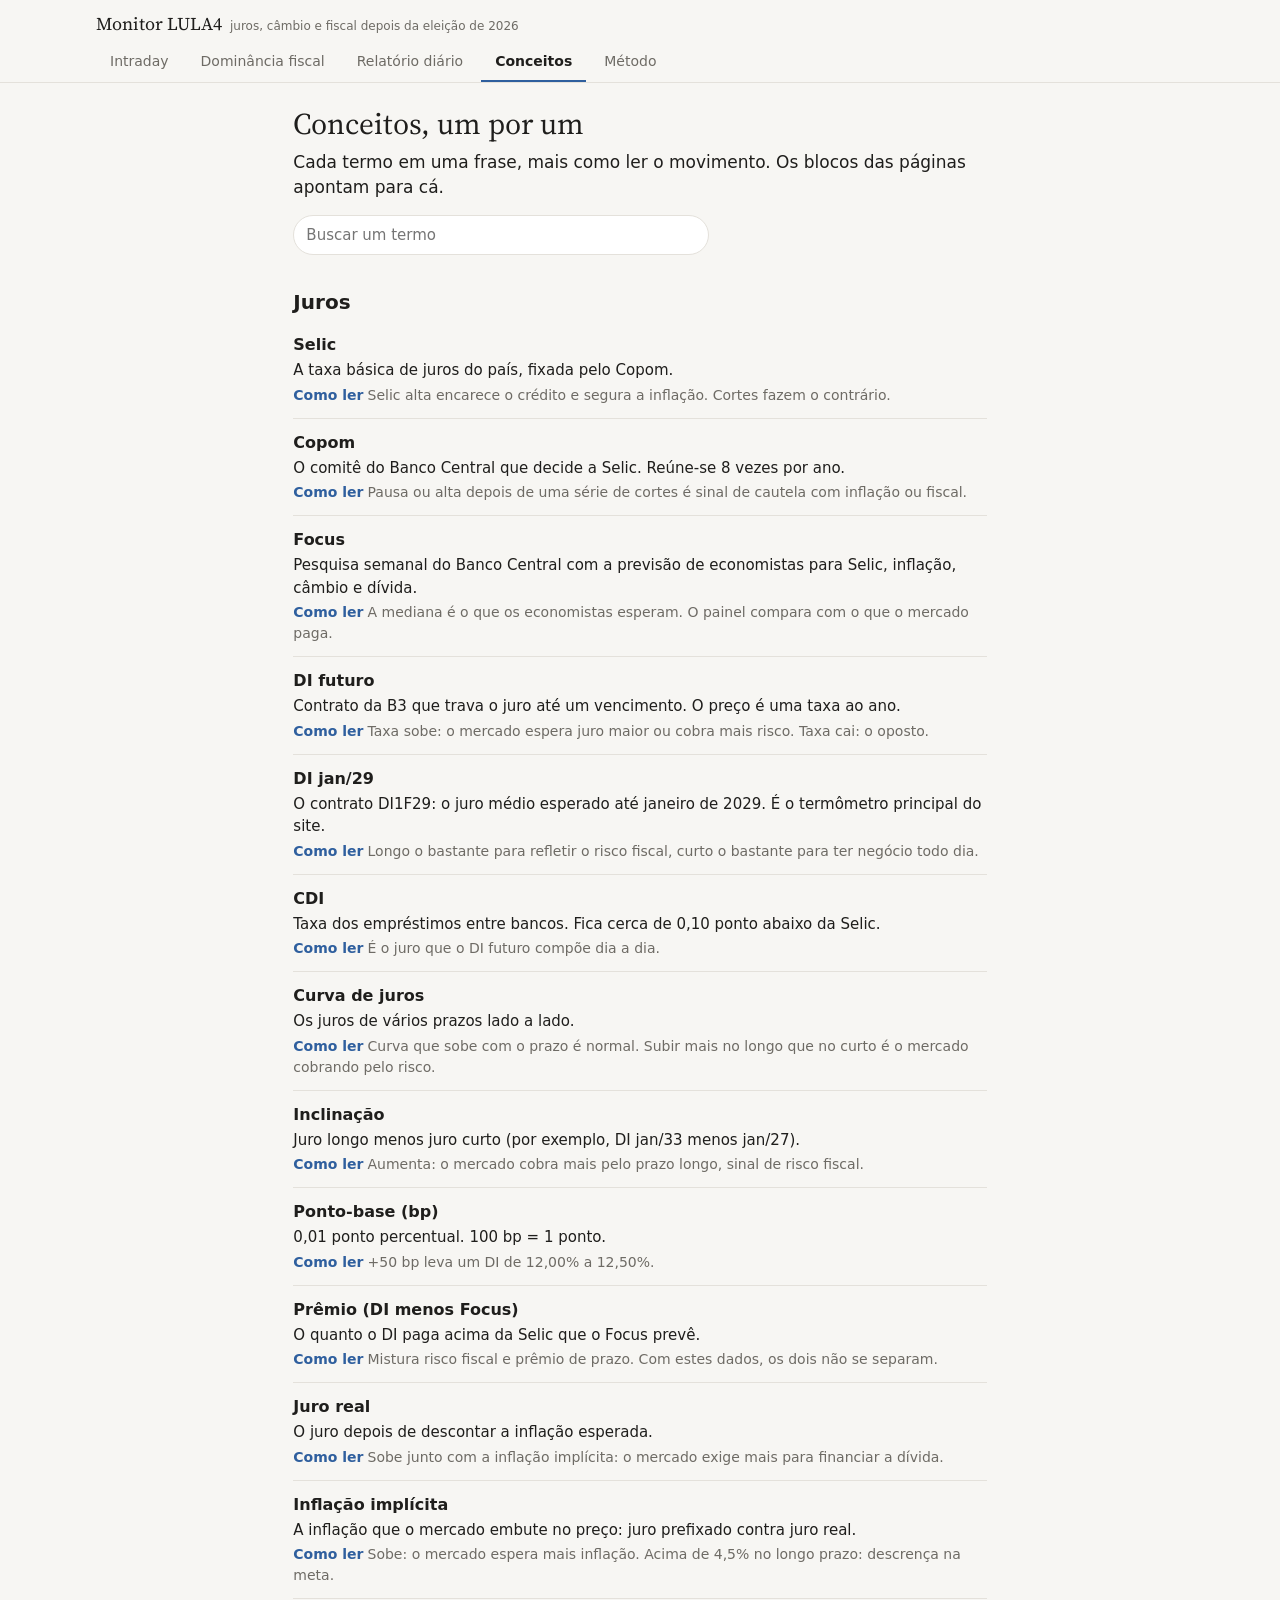
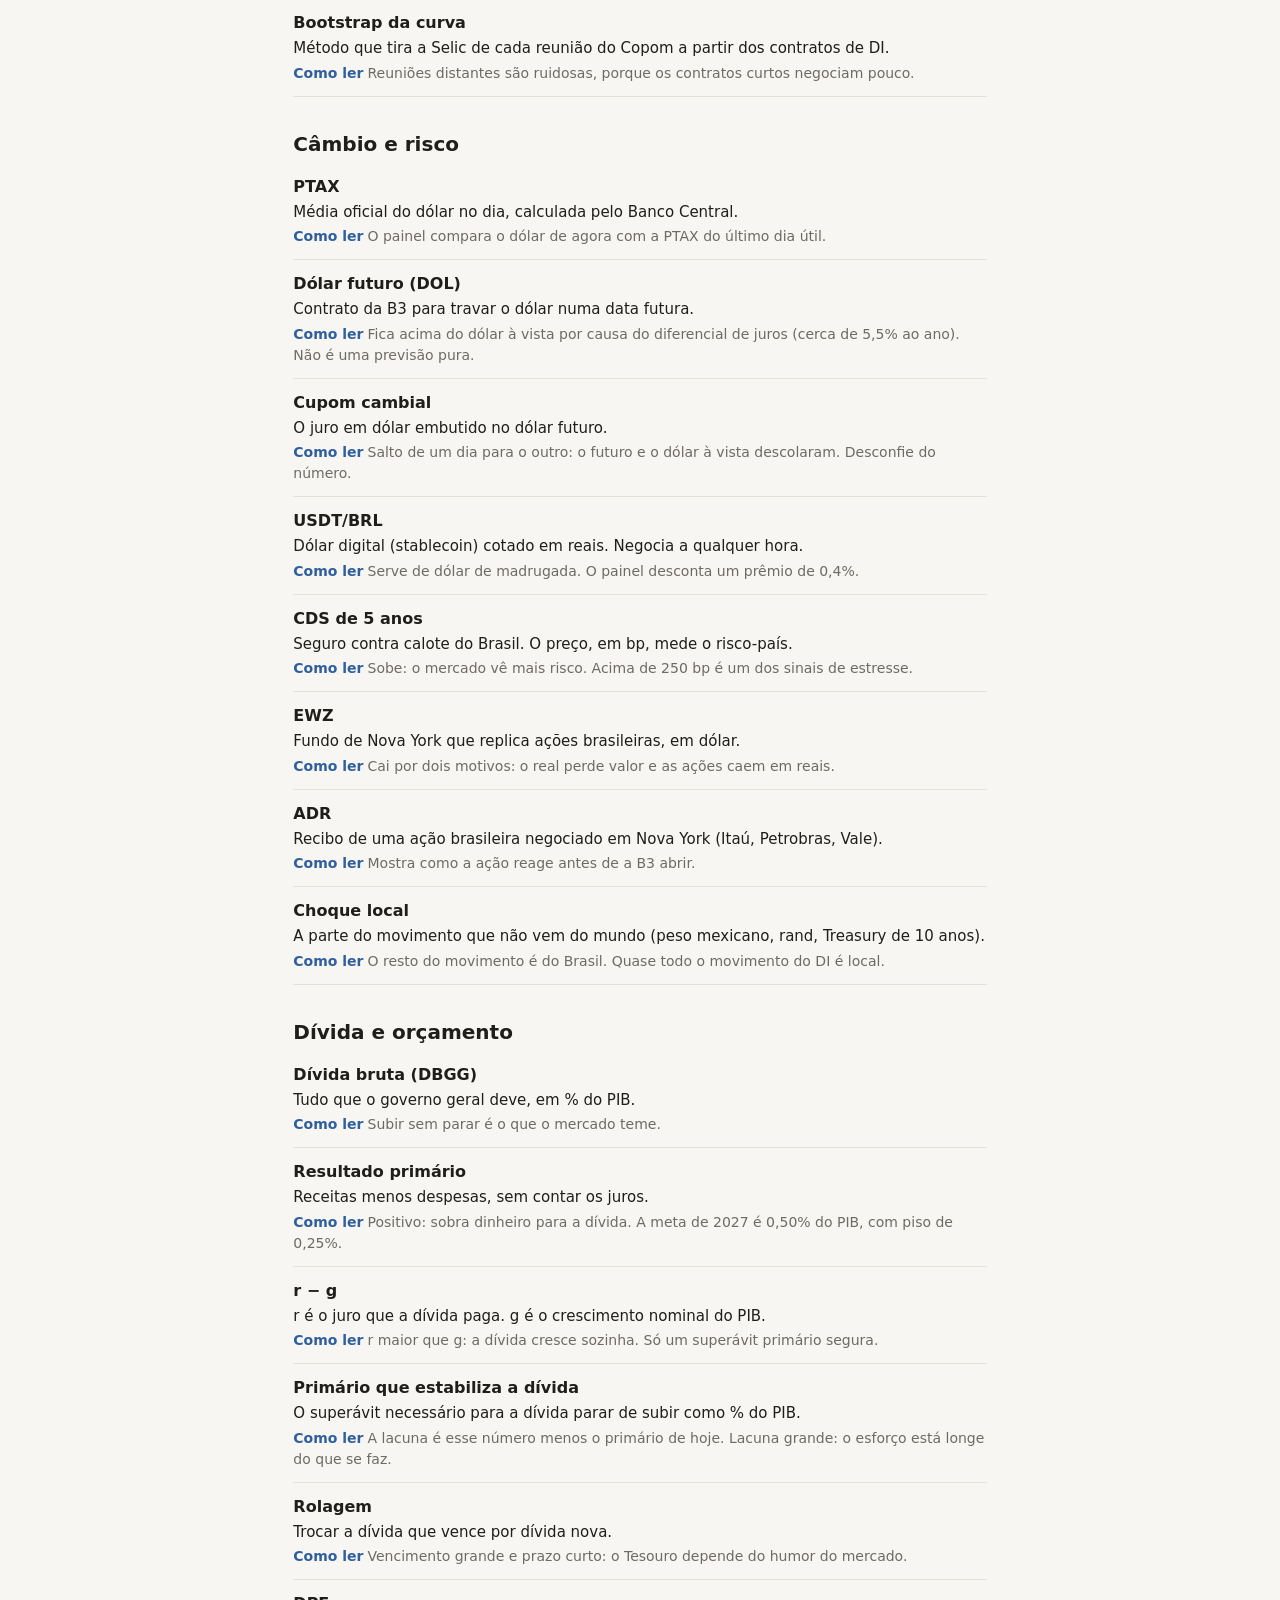
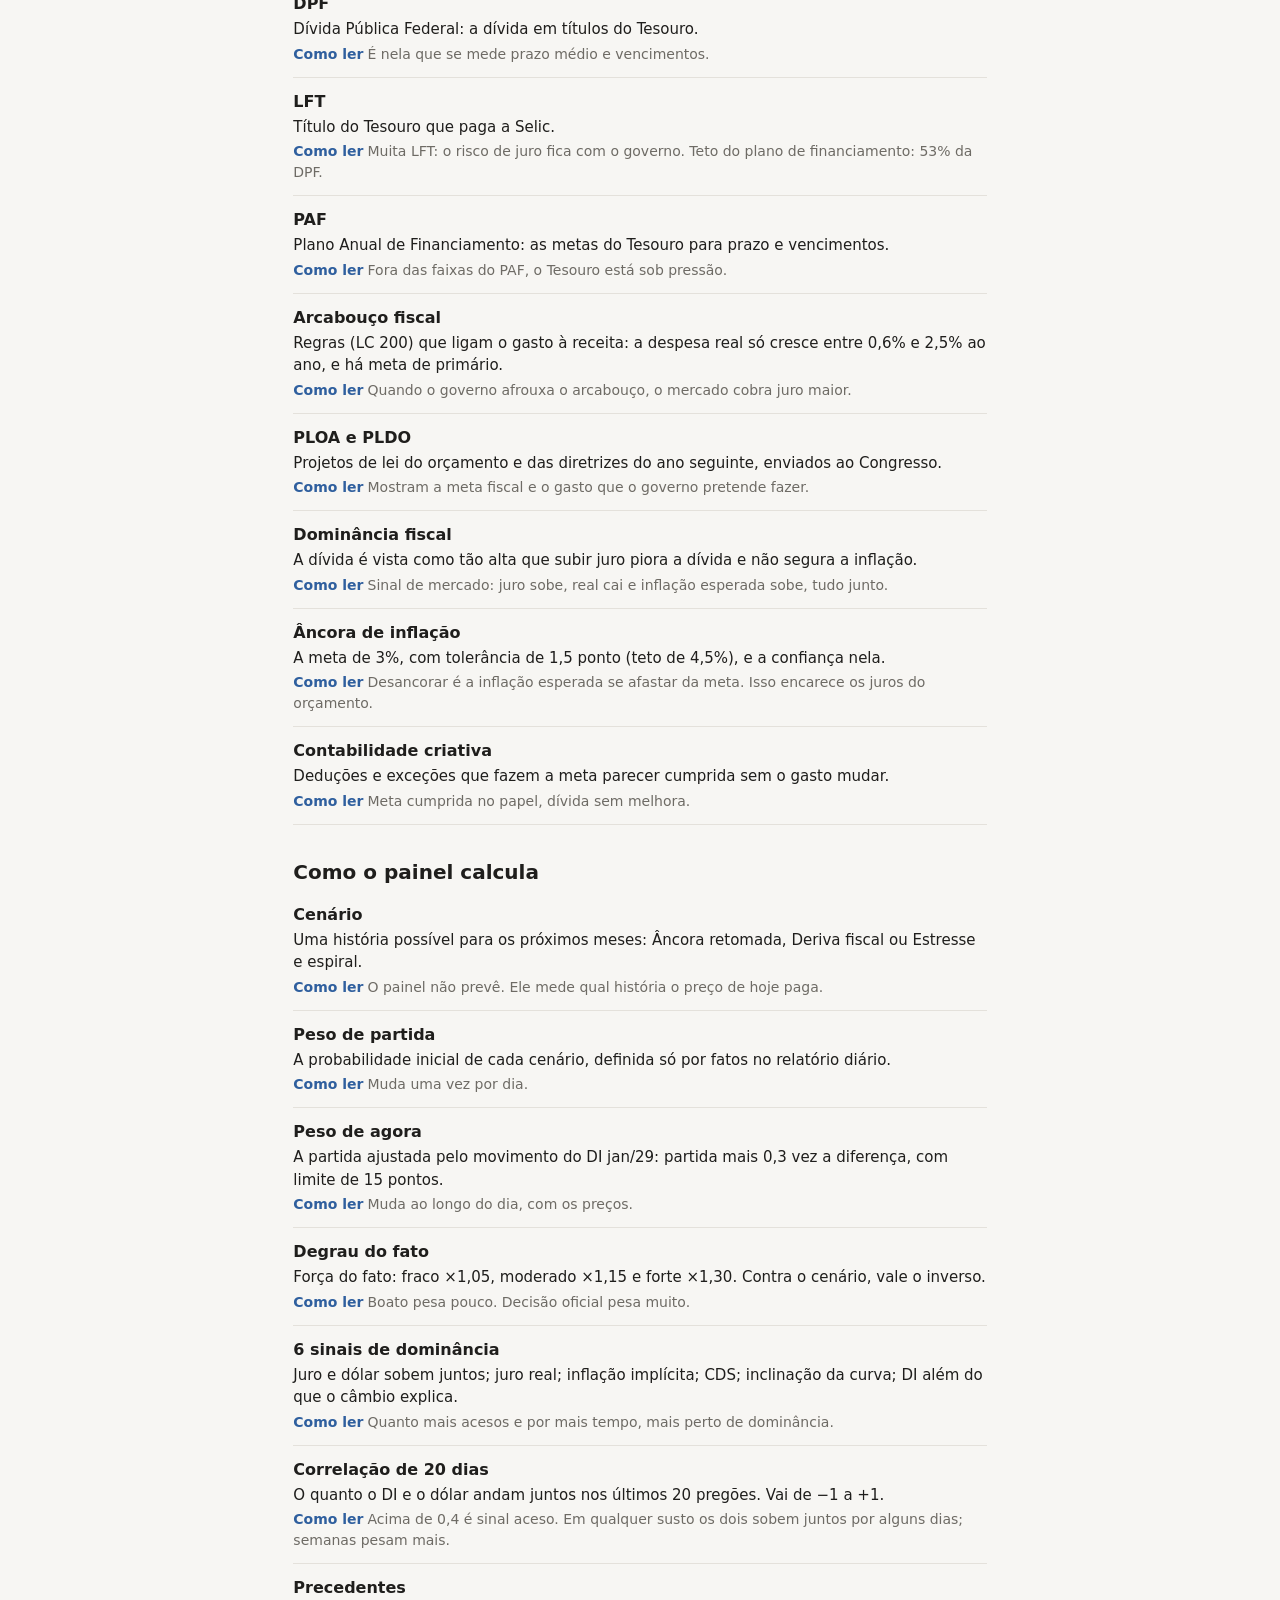
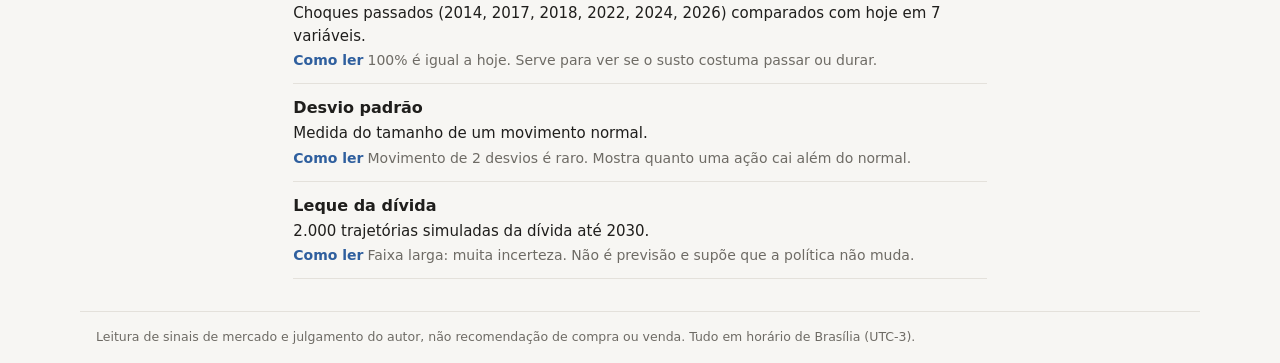
==== conceitos.html @ 4d2556d9 "Explain each section in short parts and add a Conceitos tab Co-Authored-By: Claude Sonnet 5.5 <norep" ====
<!doctype html><html lang="pt-BR"><head><meta charset="utf-8"><meta name="viewport" content="width=device-width,initial-scale=1">
<title>Conceitos · Monitor LULA4</title><meta name="robots" content="index,follow">
<link rel="preconnect" href="https://fonts.googleapis.com"><link rel="stylesheet" href="assets/style.css">
<link rel="stylesheet" href="https://fonts.googleapis.com/css2?family=Source+Serif+4:opsz,wght@8..60,400&display=swap">
<link rel="stylesheet" href="assets/leia.css"><script src="assets/leia.js" defer></script></head><body>
<header class="site-head"><div class="in"><p class="site-title">Monitor LULA4<small>juros, câmbio e fiscal depois da eleição de 2026</small></p><nav class="tabs" aria-label="Páginas"><a href="index.html">Intraday</a><a href="dominancia.html">Dominância fiscal</a><a href="relatorio.html">Relatório diário</a><a href="conceitos.html" aria-current="page">Conceitos</a><a href="metodo.html">Método</a></nav></div></header>
<main class="gloss">
<h1>Conceitos, um por um</h1>
<p class="lead">Cada termo em uma frase, mais como ler o movimento. Os blocos das páginas apontam para cá.</p>
<input type="search" id="gloss-q" placeholder="Buscar um termo" aria-label="Buscar um termo">
<div id="gloss-list"></div>
</main>
<footer class="site-foot">Leitura de sinais de mercado e julgamento do autor, não recomendação de compra ou venda. Tudo em horário de Brasília (UTC-3).</footer></body></html>
---- assets/style.css ----
/* Site chrome and the design tokens the dashboard pages expect. */
:root {
  --color-bg: #f7f6f3; --color-panel: #ffffff; --color-fg: #1f1e1c; --color-fg-muted: #6e6b65;
  --color-border: #e4e1db; --color-border-line: #e4e1db;
  --color-ok: #0f7b4f; --color-warn: #a15c00; --color-bad: #b3261e; --color-accent: #2f5f9e;
  --cds-accent: #2f5f9e; --cds-border: #e4e1db; --cds-surface: #ffffff; --cds-text-secondary: #4a4844; --cds-text-on-color: #ffffff;
  --cds-chart-axis: #6e6b65; --cds-chart-grid: #eeece7; --cds-chart-muted: #c9c5bd; --cds-chart-reference: #8a8780; --cds-chart-status-critical: #b3261e;
  --cds-surface-popover: #ffffff; --cds-shadow-popover: 0 2px 8px rgba(0,0,0,.14);
  --cds-radius: 10px; --cds-dur-slow: .25s;
  --cds-font-size-body: 15px; --cds-font-size-caption: 12.5px; --cds-font-size-heading: 20px; --cds-font-size-title: 30px; --cds-font-weight-medium: 600;
  --cds-gap-xs: 4px; --cds-gap-sm: 8px; --cds-gap-md: 12px; --cds-gap-xl: 28px;
  --cds-pad-xs: 4px; --cds-pad-sm: 8px; --cds-pad-lg: 16px;
  --cds-space-3: 12px;
  --font-anthropic-sans: system-ui, -apple-system, "Segoe UI", Roboto, sans-serif;
  --font-anthropic-serif: "Source Serif 4", Georgia, "Times New Roman", serif;
}
@media (prefers-color-scheme: dark) {
  :root {
    --color-bg: #1a1917; --color-panel: #23221f; --color-fg: #edebe7; --color-fg-muted: #9a968f;
    --color-border: #35332f; --color-border-line: #35332f;
    --color-ok: #4cc38a; --color-warn: #f0b45c; --color-bad: #f2847a; --color-accent: #7fb0ee;
    --cds-accent: #7fb0ee; --cds-border: #35332f; --cds-surface: #23221f; --cds-text-secondary: #c2bfb8;
    --cds-chart-axis: #9a968f; --cds-chart-grid: #2c2a27; --cds-chart-muted: #4a4742; --cds-chart-reference: #9a968f; --cds-chart-status-critical: #f2847a;
    --cds-surface-popover: #23221f;
    color-scheme: dark;
  }
}
* { box-sizing: border-box; }
html, body { margin: 0; }
body { background: var(--color-bg); color: var(--color-fg); font-family: var(--font-anthropic-sans); font-size: 15px; line-height: 1.5; -webkit-text-size-adjust: 100%; }
a { color: var(--color-accent); }
.site-head { position: sticky; top: 0; z-index: 20; background: var(--color-bg); border-bottom: 1px solid var(--color-border); }
.site-head .in { max-width: 1120px; margin: 0 auto; padding: 10px 16px 0; }
.site-title { font-family: var(--font-anthropic-serif); font-size: 18px; margin: 0 0 6px; }
.site-title small { font-family: var(--font-anthropic-sans); font-size: 12px; color: var(--color-fg-muted); margin-left: 8px; }
.tabs { display: flex; gap: 4px; overflow-x: auto; scrollbar-width: none; }
.tabs a { white-space: nowrap; text-decoration: none; color: var(--color-fg-muted); padding: 8px 14px; border-bottom: 2px solid transparent; font-size: 14px; }
.tabs a:hover { color: var(--color-fg); }
.tabs a[aria-current="page"] { color: var(--color-fg); border-bottom-color: var(--color-accent); font-weight: 600; }
.site-foot { max-width: 1120px; margin: 24px auto 0; padding: 16px; border-top: 1px solid var(--color-border); font-size: 12.5px; color: var(--color-fg-muted); }
#dash-root { max-width: 1120px; margin: 0 auto; padding: 24px 16px 8px; }
.dash-skeleton { opacity: .5; }
@media (max-width: 560px) { #dash-root { padding-top: 16px; } }
---- assets/leia.css ----
/* Reading aids: a short explainer under each section heading, plus the Conceitos page. */
.leia { border-left: 3px solid var(--color-accent); padding: 4px 0 4px 14px; margin: 2px 0 6px; display: grid; grid-template-columns: repeat(auto-fit, minmax(min(100%, 15rem), 1fr)); gap: 10px 28px; font-size: 14px; line-height: 1.45; max-width: 1040px; }
.leia > div { min-width: 0; }
.leia b { display: block; font-size: 12.5px; font-weight: 600; color: var(--color-accent); margin-bottom: 1px; }
.leia p { margin: 0; color: var(--color-fg); }
.leia .mv { grid-column: 1 / -1; display: flex; flex-wrap: wrap; gap: 4px 24px; color: var(--color-fg-muted); font-size: 13.5px; }
.leia .mv span { min-width: 0; }
.leia .mv i { font-style: normal; color: var(--color-fg); font-weight: 600; margin-right: 4px; }
.leia .gl { grid-column: 1 / -1; font-size: 12.5px; color: var(--color-fg-muted); }
.leia .gl a { margin-left: 8px; }
.leia-toggle { font: inherit; font-size: 12.5px; padding: 3px 10px; border-radius: 999px; border: 1px solid var(--color-border); background: transparent; color: var(--color-fg-muted); cursor: pointer; margin: 0 0 6px auto; display: block; }
.leia-toggle:hover { color: var(--color-fg); }
.leia-toggle:focus-visible, .gloss a:focus-visible { outline: 2px solid var(--color-accent); outline-offset: 2px; }
.site-head .in { position: relative; }
.site-head .leia-toggle { position: absolute; right: 16px; top: 10px; margin: 0; }
html[data-leia="off"] .leia { display: none; }
@media (max-width: 700px) { .site-head .leia-toggle { position: static; margin: 0 0 6px; } }

/* Conceitos page */
.gloss { max-width: 76ch; margin: 0 auto; padding: 24px 16px 8px; }
.gloss h1 { font-family: var(--font-anthropic-serif); font-weight: 400; font-size: 30px; line-height: 1.15; margin: 0 0 8px; text-wrap: balance; }
.gloss .lead { font-size: 17px; margin: 0 0 14px; }
.gloss h2 { font-size: 20px; margin: 32px 0 4px; scroll-margin-top: 90px; }
.gloss input[type=search] { font: inherit; width: 100%; max-width: 26rem; padding: 8px 12px; border-radius: 999px; border: 1px solid var(--color-border); background: var(--color-panel); color: var(--color-fg); }
.gloss dl { margin: 0; }
.gloss .it { padding: 12px 0; border-bottom: 1px solid var(--color-border); scroll-margin-top: 90px; }
.gloss .it:target { background: var(--cds-chart-grid); margin: 0 -10px; padding: 12px 10px; border-radius: 8px; }
.gloss dt { font-weight: 600; font-size: 16px; }
.gloss dd { margin: 2px 0 0; color: var(--color-fg); }
.gloss dd.r { color: var(--color-fg-muted); font-size: 14px; margin-top: 3px; }
.gloss dd.r i { font-style: normal; font-weight: 600; color: var(--color-accent); margin-right: 4px; }
.gloss .none { color: var(--color-fg-muted); }
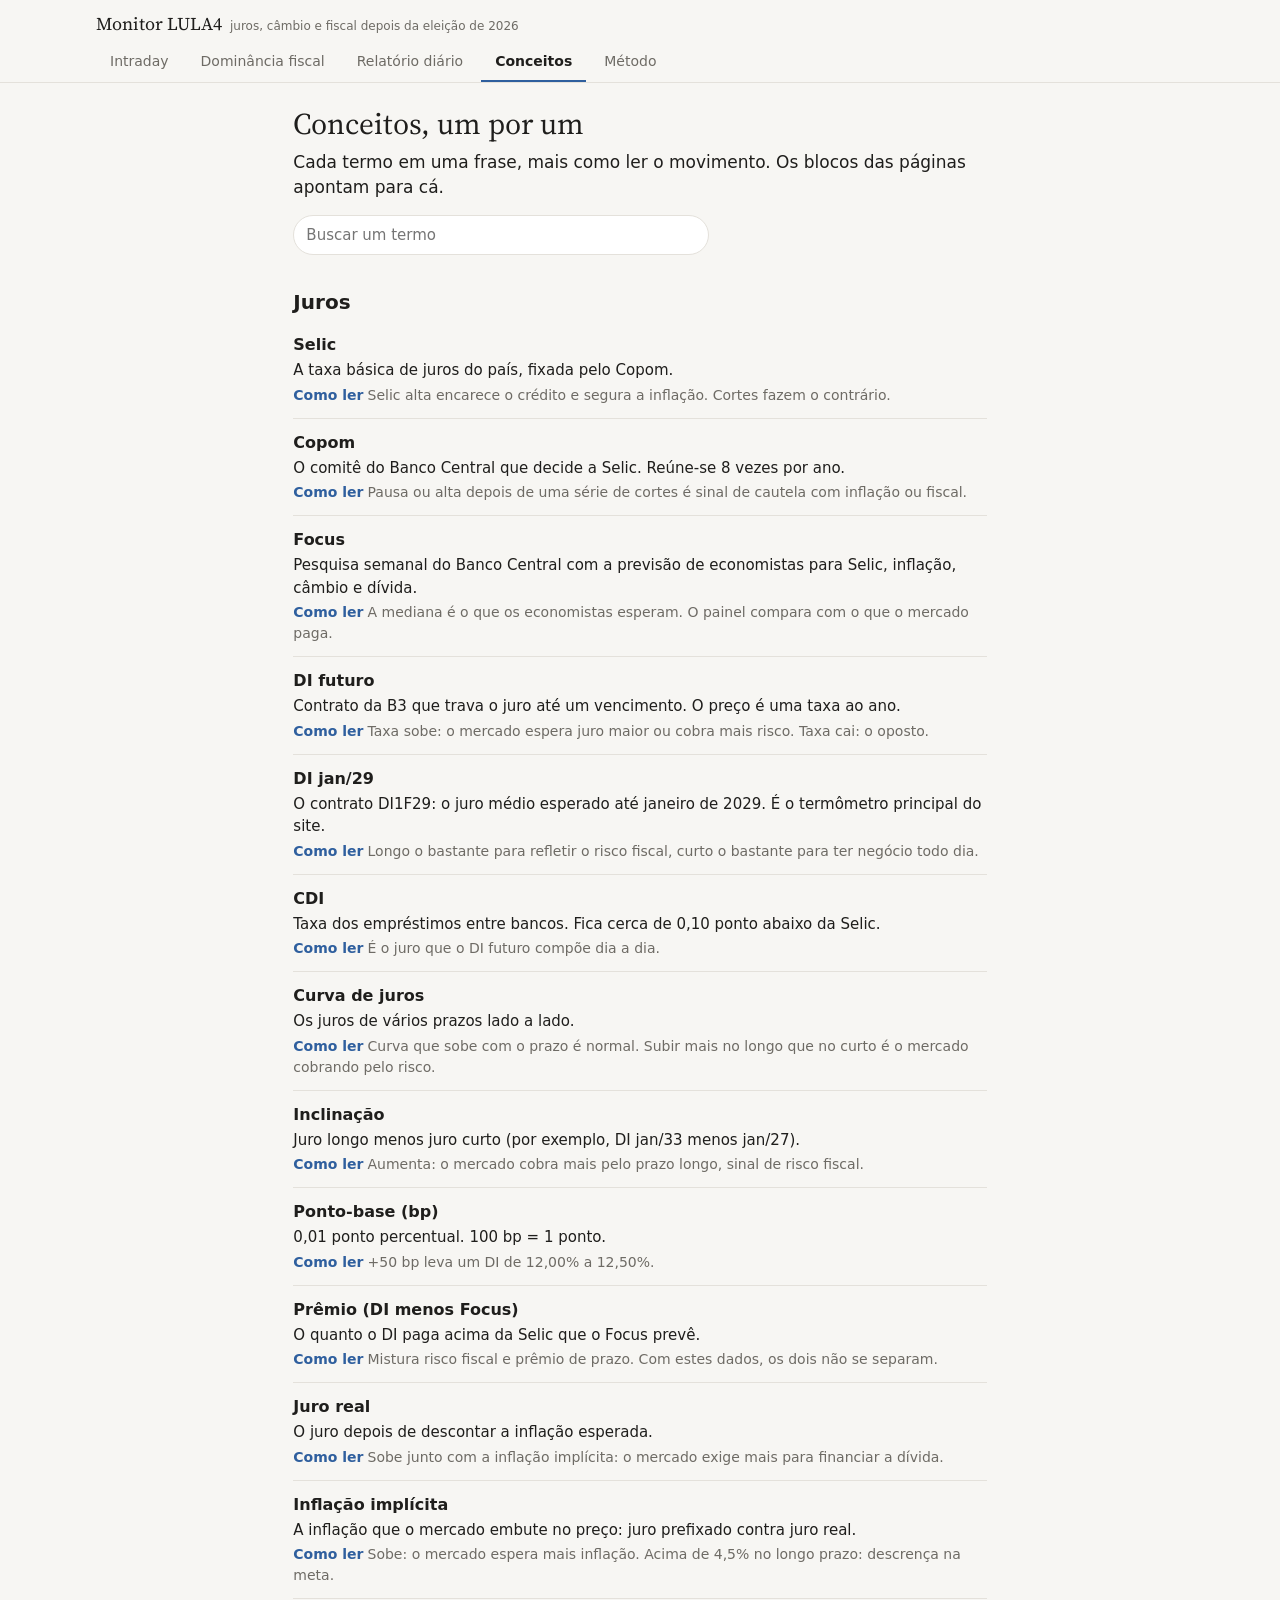
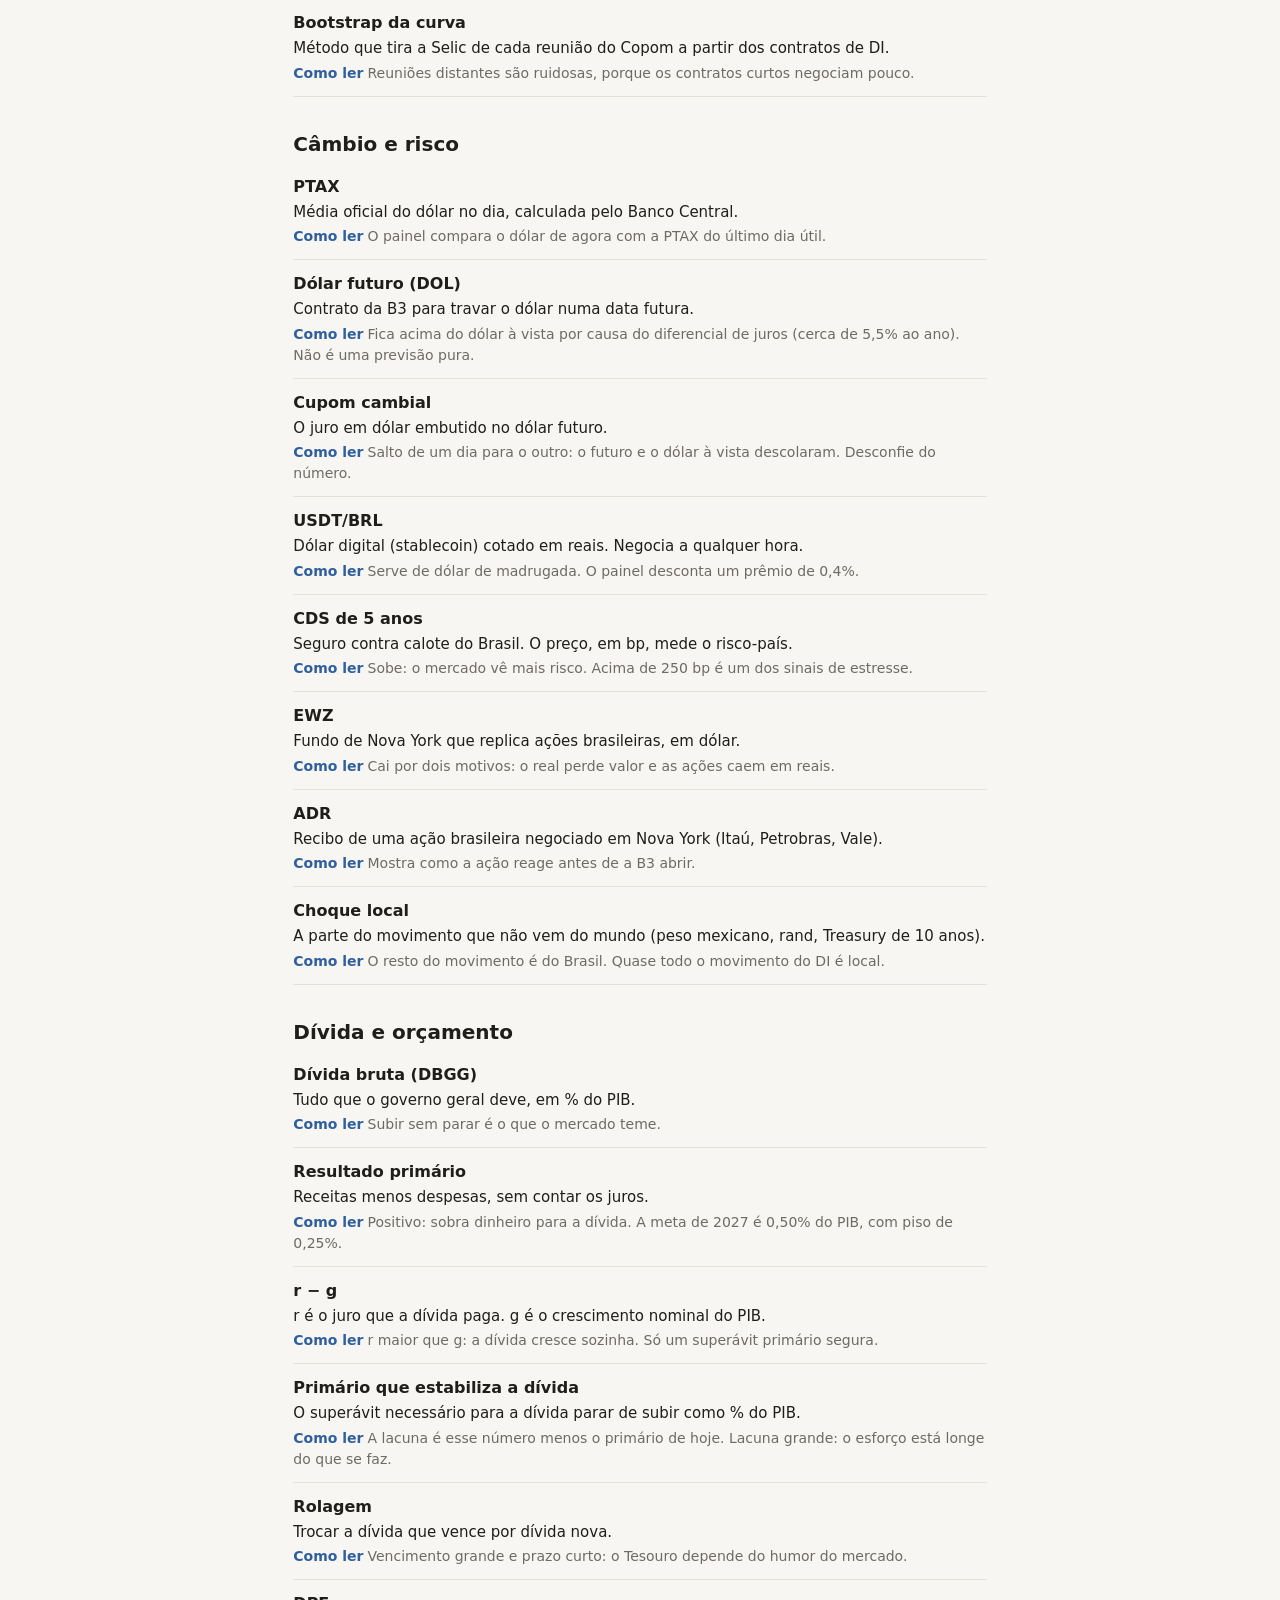
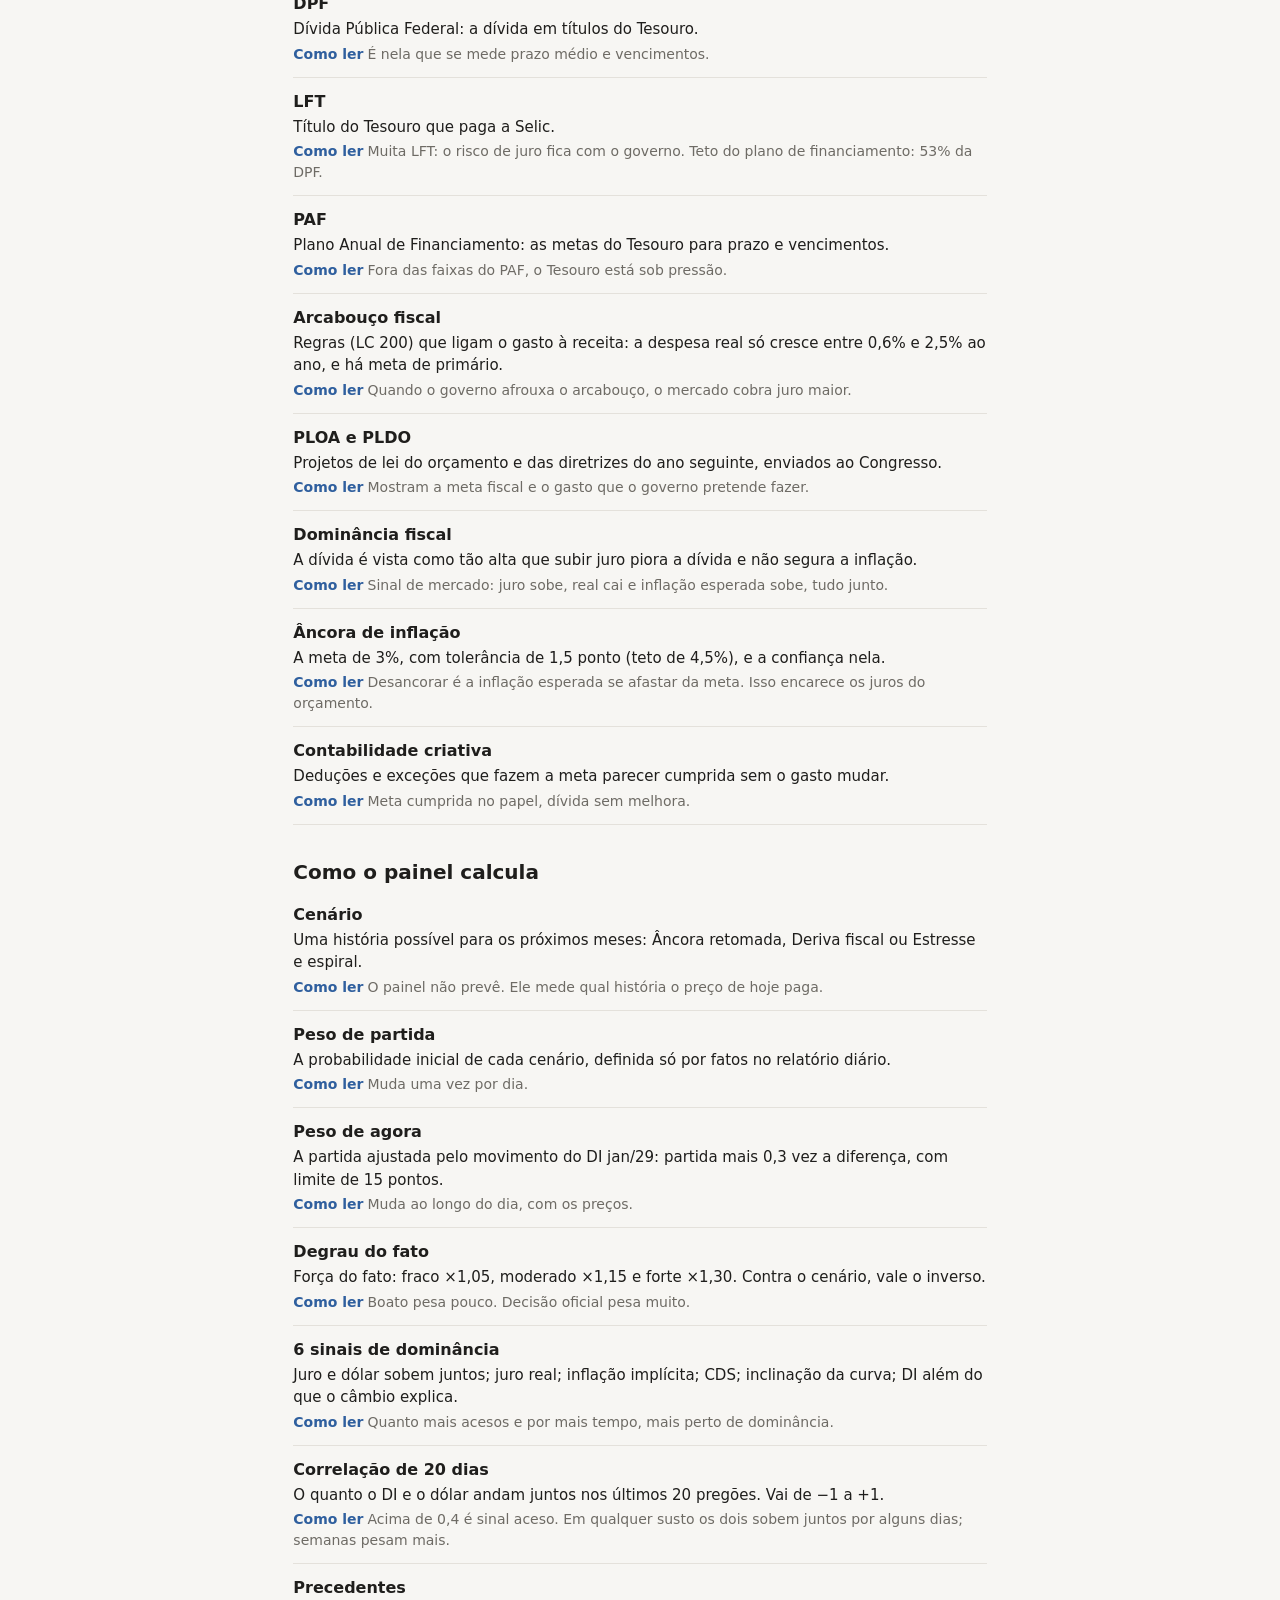
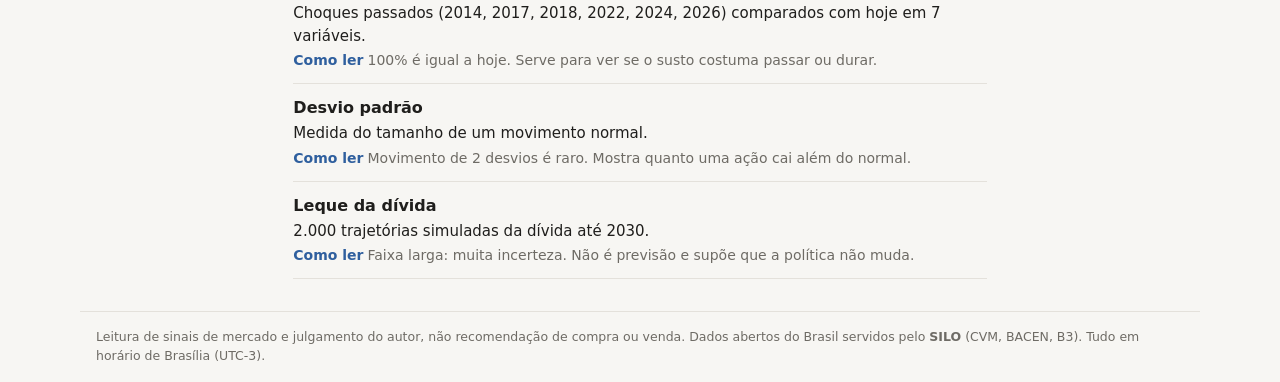
==== commit 42f54e66: "Fiscal tab: loop diagram, Norma/Estimativa/Simulação tags, law-vs-market trigger origin, term popups" ====
--- a/conceitos.html
+++ b/conceitos.html
@@ -10,4 +10,4 @@
 <input type="search" id="gloss-q" placeholder="Buscar um termo" aria-label="Buscar um termo">
 <div id="gloss-list"></div>
 </main>
-<footer class="site-foot">Leitura de sinais de mercado e julgamento do autor, não recomendação de compra ou venda. Tudo em horário de Brasília (UTC-3).</footer></body></html>
+<footer class="site-foot">Leitura de sinais de mercado e julgamento do autor, não recomendação de compra ou venda. Dados abertos do Brasil servidos pelo <b>SILO</b> (CVM, BACEN, B3). Tudo em horário de Brasília (UTC-3).</footer></body></html>
--- a/assets/style.css
+++ b/assets/style.css
@@ -2,7 +2,7 @@
 :root {
   --color-bg: #f7f6f3; --color-panel: #ffffff; --color-fg: #1f1e1c; --color-fg-muted: #6e6b65;
   --color-border: #e4e1db; --color-border-line: #e4e1db;
-  --color-ok: #0f7b4f; --color-warn: #a15c00; --color-bad: #b3261e; --color-accent: #2f5f9e;
+  --color-ok: #0f7b4f; --color-warn: #a15c00; --color-bad: #b3261e; --color-accent: #2f5f9e; --color-sim: #6b3fa0;
   --cds-accent: #2f5f9e; --cds-border: #e4e1db; --cds-surface: #ffffff; --cds-text-secondary: #4a4844; --cds-text-on-color: #ffffff;
   --cds-chart-axis: #6e6b65; --cds-chart-grid: #eeece7; --cds-chart-muted: #c9c5bd; --cds-chart-reference: #8a8780; --cds-chart-status-critical: #b3261e;
   --cds-surface-popover: #ffffff; --cds-shadow-popover: 0 2px 8px rgba(0,0,0,.14);
@@ -18,7 +18,7 @@
   :root {
     --color-bg: #1a1917; --color-panel: #23221f; --color-fg: #edebe7; --color-fg-muted: #9a968f;
     --color-border: #35332f; --color-border-line: #35332f;
-    --color-ok: #4cc38a; --color-warn: #f0b45c; --color-bad: #f2847a; --color-accent: #7fb0ee;
+    --color-ok: #4cc38a; --color-warn: #f0b45c; --color-bad: #f2847a; --color-accent: #7fb0ee; --color-sim: #c7a6f2;
     --cds-accent: #7fb0ee; --cds-border: #35332f; --cds-surface: #23221f; --cds-text-secondary: #c2bfb8;
     --cds-chart-axis: #9a968f; --cds-chart-grid: #2c2a27; --cds-chart-muted: #4a4742; --cds-chart-reference: #9a968f; --cds-chart-status-critical: #f2847a;
     --cds-surface-popover: #23221f;
--- a/assets/leia.css
+++ b/assets/leia.css
@@ -1,3 +1,39 @@
+/* Etiquetas: de onde vem cada número (Norma e Dado = estabelecido, Estimativa = conta nossa, Simulação = hipótese) */
+.tag { display: inline-block; font-size: 11px; font-weight: 600; letter-spacing: .02em; padding: 0 7px; border-radius: 999px; border: 1px solid; line-height: 1.6; vertical-align: middle; white-space: nowrap; font-family: var(--font-anthropic-sans); }
+.tag-norma { color: var(--color-accent); border-color: var(--color-accent); background: color-mix(in srgb, var(--color-accent) 9%, transparent); }
+.tag-est { color: var(--color-warn); border-color: var(--color-warn); background: color-mix(in srgb, var(--color-warn) 9%, transparent); }
+.tag-sim { color: var(--color-sim); border-color: var(--color-sim); background: color-mix(in srgb, var(--color-sim) 9%, transparent); }
+.tag-mkt { color: var(--color-fg); border-color: var(--color-fg-muted); background: color-mix(in srgb, var(--color-fg-muted) 10%, transparent); }
+.tag-legend { display: flex; flex-wrap: wrap; align-items: center; gap: 4px 8px; font-size: 12.5px; color: var(--color-fg-muted); margin: 8px 0 0; }
+.porque { font-size: 12.5px; color: var(--color-fg-muted); margin: 0; border-left: 3px solid var(--color-warn); padding: 2px 0 2px 10px; max-width: 80ch; line-height: 1.45; }
+.porque b { color: var(--color-fg); }
+
+/* Termos com definição em popup (a definição vem do glossário em leia.js) */
+.term { font: inherit; background: none; border: 0; padding: 0; margin: 0; color: inherit; border-bottom: 1px dotted var(--color-accent); cursor: help; text-align: inherit; }
+.term:focus-visible { outline: 2px solid var(--color-accent); outline-offset: 2px; }
+.term-pop { position: absolute; z-index: 30; max-width: 22rem; background: var(--cds-surface-popover); border: 1px solid var(--color-border); border-radius: 10px; box-shadow: var(--cds-shadow-popover); padding: 10px 12px; font-size: 13.5px; line-height: 1.45; color: var(--color-fg); }
+.term-pop b { display: block; margin-bottom: 2px; }
+.term-pop i { font-style: normal; font-weight: 600; color: var(--color-accent); }
+.term-pop .src { display: block; margin-top: 6px; font-size: 12px; color: var(--color-fg-muted); }
+
+/* O laço de realimentação no topo da página Fiscal */
+.loop-wrap { background: var(--color-panel); border: 1px solid var(--color-border-line); border-radius: var(--cds-radius); padding: 12px 16px 10px; margin-top: 8px; }
+.loop-wrap svg { width: 100%; max-width: 760px; height: auto; display: block; margin: 4px auto 0; font-family: var(--font-anthropic-sans); }
+.loop-edges path, .loop-brake-edge { fill: none; stroke: var(--cds-chart-axis); stroke-width: 1.25; marker-end: url(#la-arrow); }
+.la-head { fill: var(--cds-chart-axis); }
+.loop-brake-edge { stroke: var(--color-ok); stroke-dasharray: 4 4; }
+.loop-node, .loop-brake { cursor: pointer; }
+.loop-node rect { fill: var(--color-panel); stroke: var(--cds-chart-axis); stroke-width: 1.25; transition: stroke .2s, fill .2s; }
+.loop-node:hover rect, .loop-node:focus-visible rect { stroke: var(--color-accent); }
+.loop-node.on rect { stroke: var(--color-bad); stroke-width: 2; fill: color-mix(in srgb, var(--color-bad) 8%, var(--color-panel)); }
+.loop-node text, .loop-brake text { fill: var(--color-fg); font-size: 13px; }
+.loop-node .nm, .loop-brake .nm { font-weight: 600; }
+.loop-node .vl, .loop-brake .vl { font-variant-numeric: tabular-nums; font-size: 12.5px; }
+.loop-node .tg { fill: var(--color-fg-muted); font-size: 11.5px; }
+.loop-brake rect { fill: color-mix(in srgb, var(--color-ok) 10%, var(--color-panel)); stroke: var(--color-ok); stroke-width: 2; }
+.loop-brake.off rect { fill: color-mix(in srgb, var(--color-bad) 8%, var(--color-panel)); stroke: var(--color-bad); }
+.loop-node:focus, .loop-brake:focus { outline: none; }
+
 /* Reading aids: a short explainer under each section heading, plus the Conceitos page. */
 .leia { border-left: 3px solid var(--color-accent); padding: 4px 0 4px 14px; margin: 2px 0 6px; display: grid; grid-template-columns: repeat(auto-fit, minmax(min(100%, 15rem), 1fr)); gap: 10px 28px; font-size: 14px; line-height: 1.45; max-width: 1040px; }
 .leia > div { min-width: 0; }
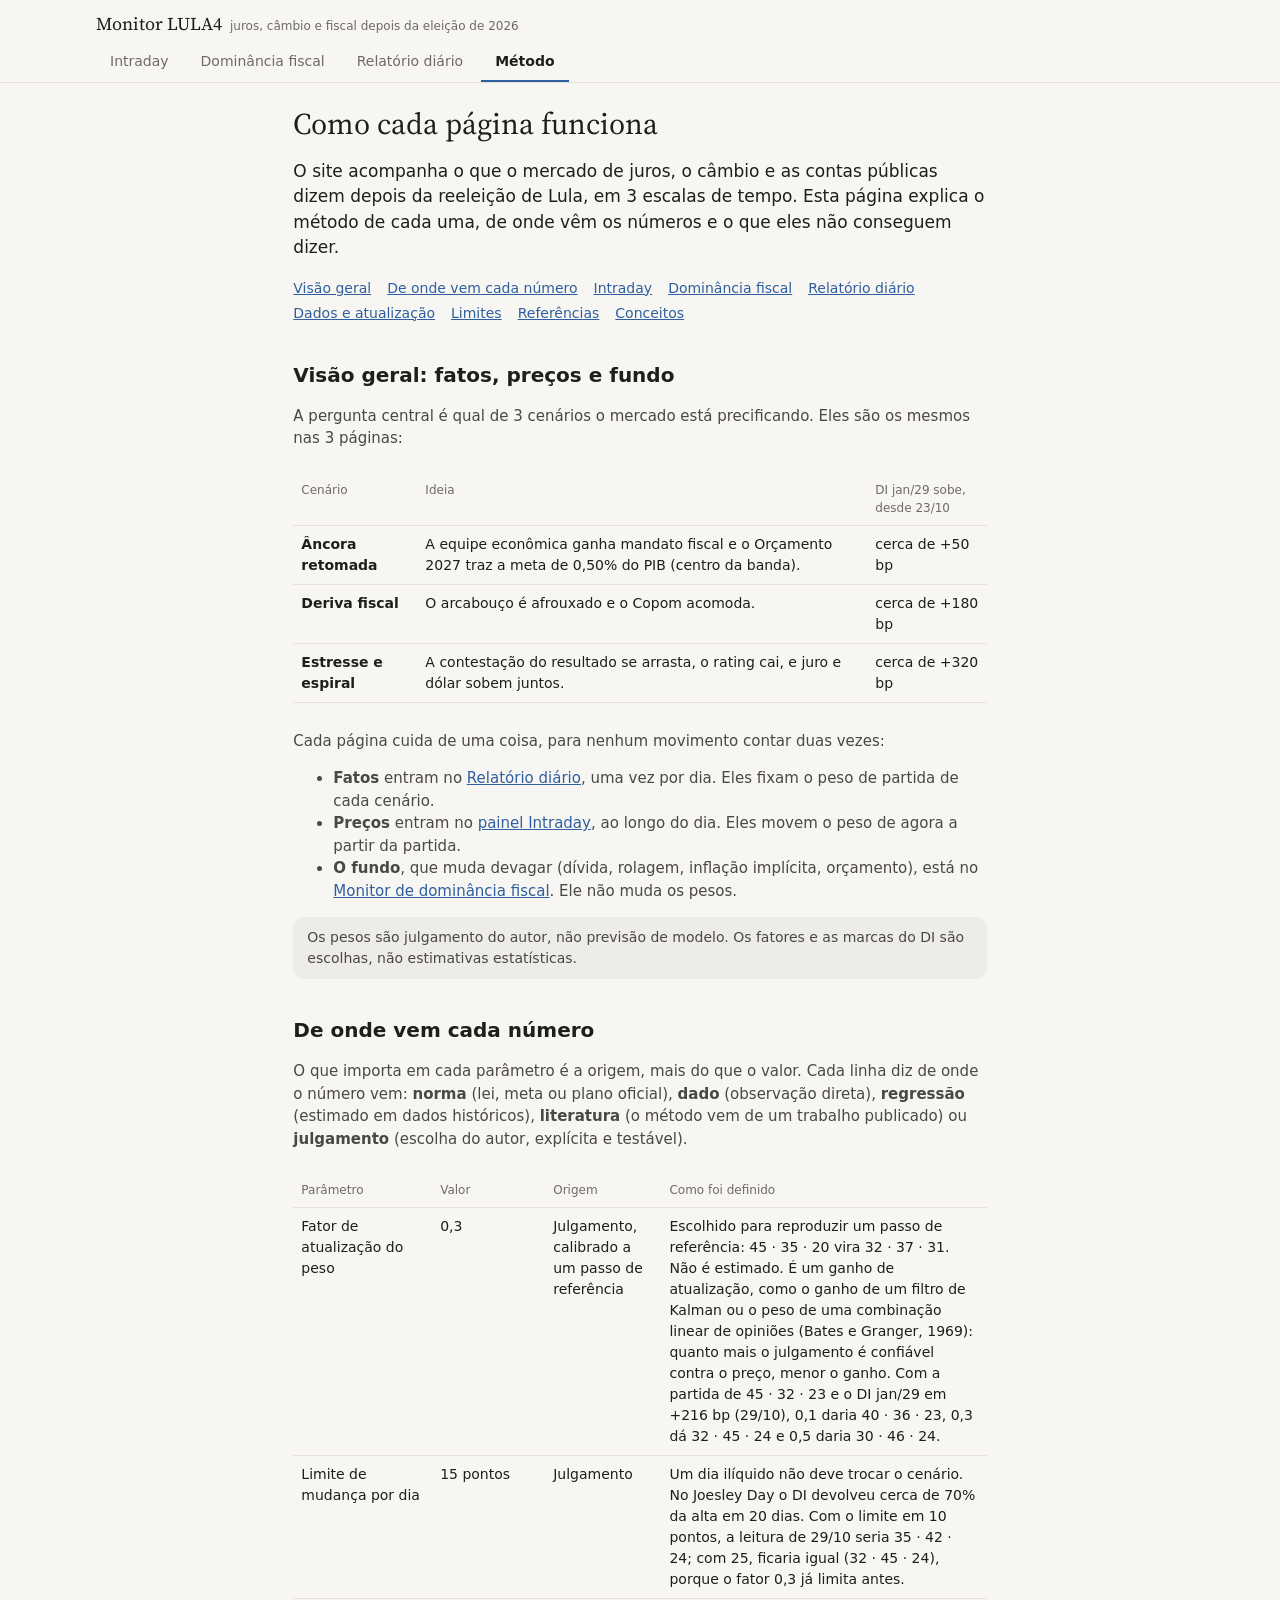
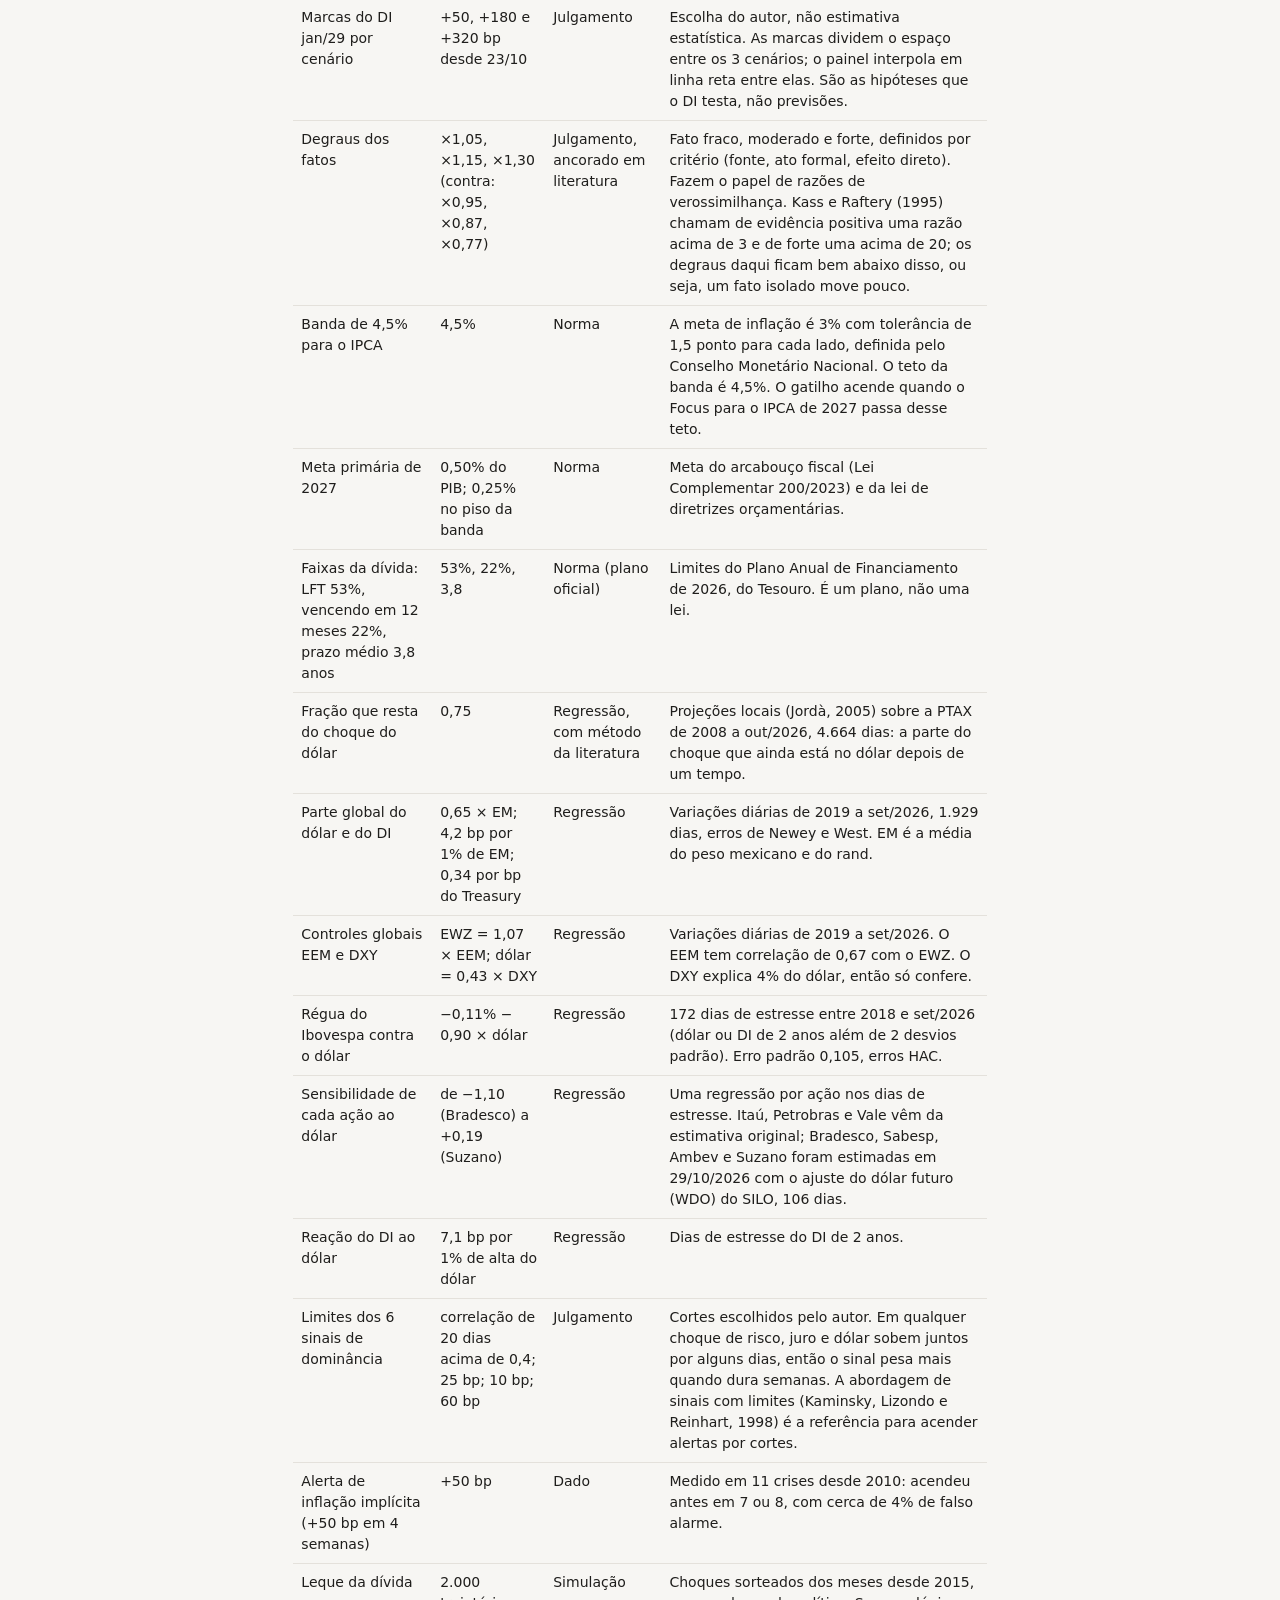
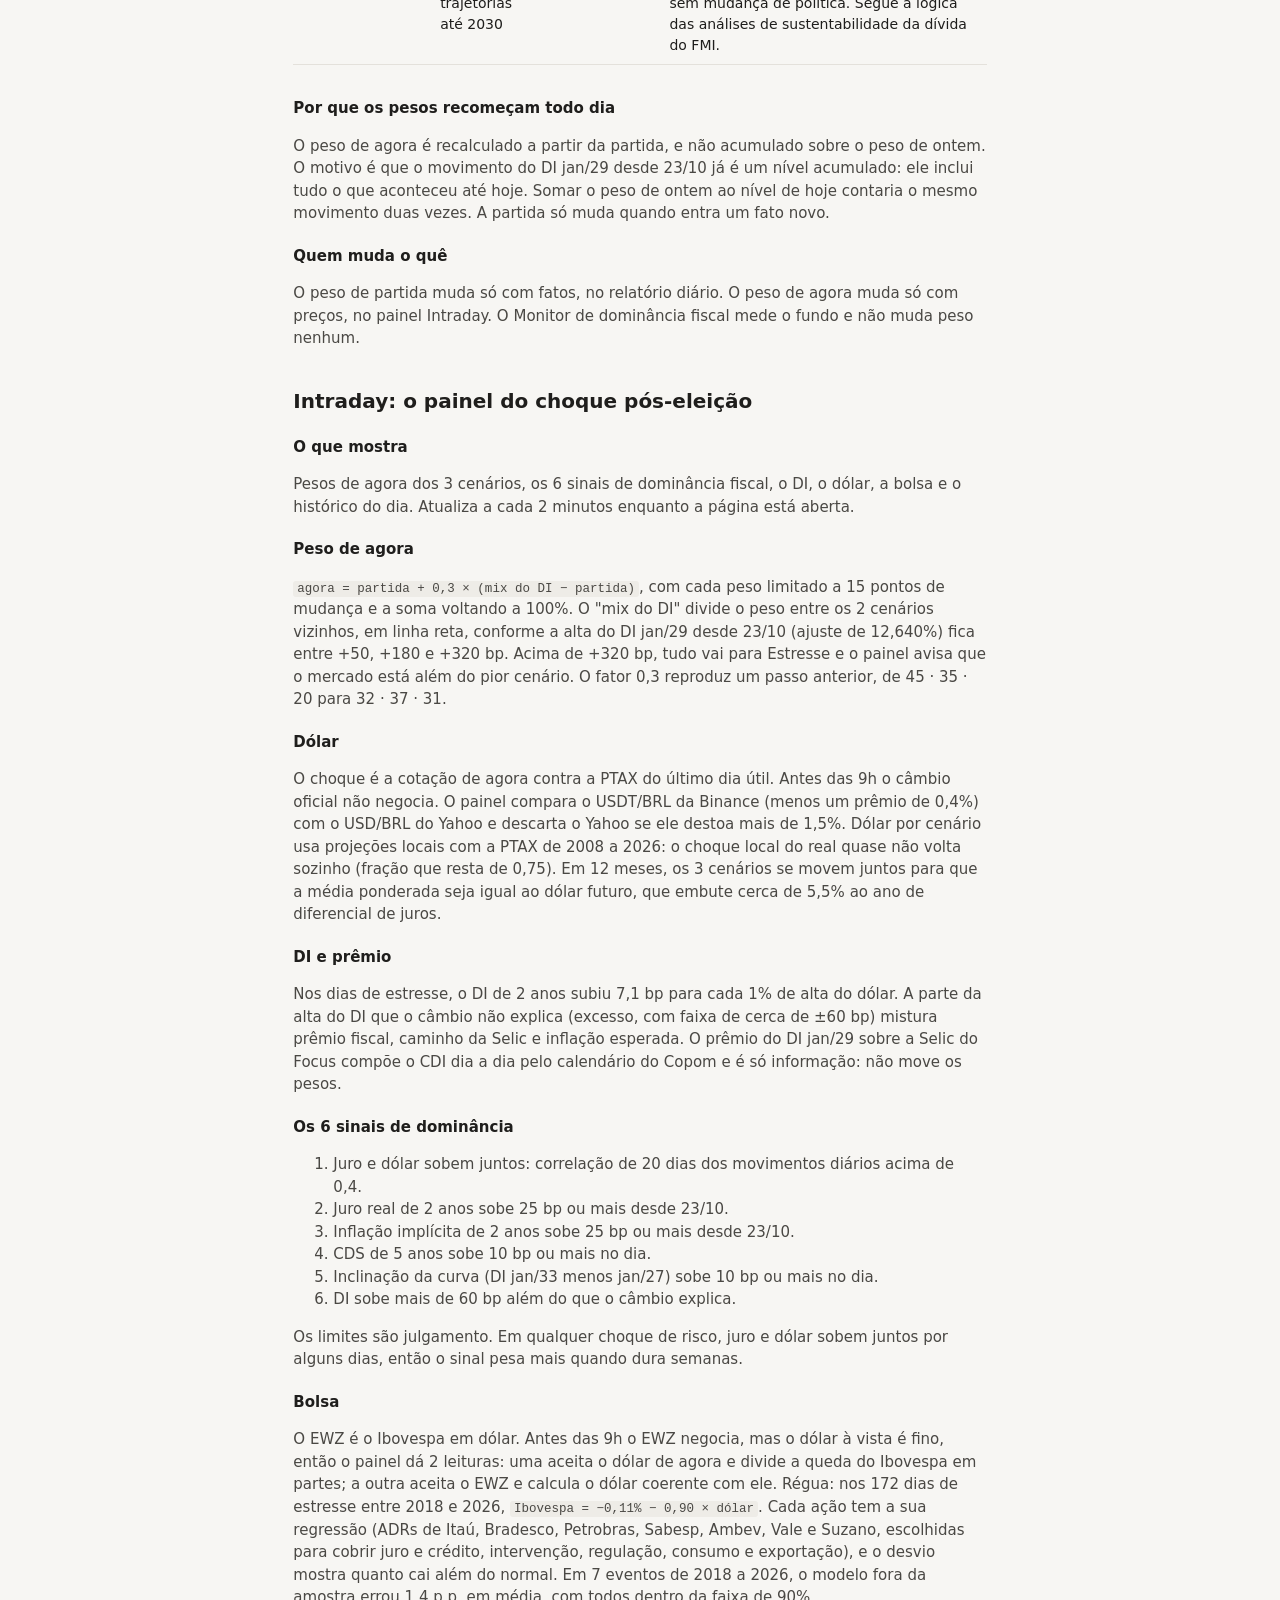
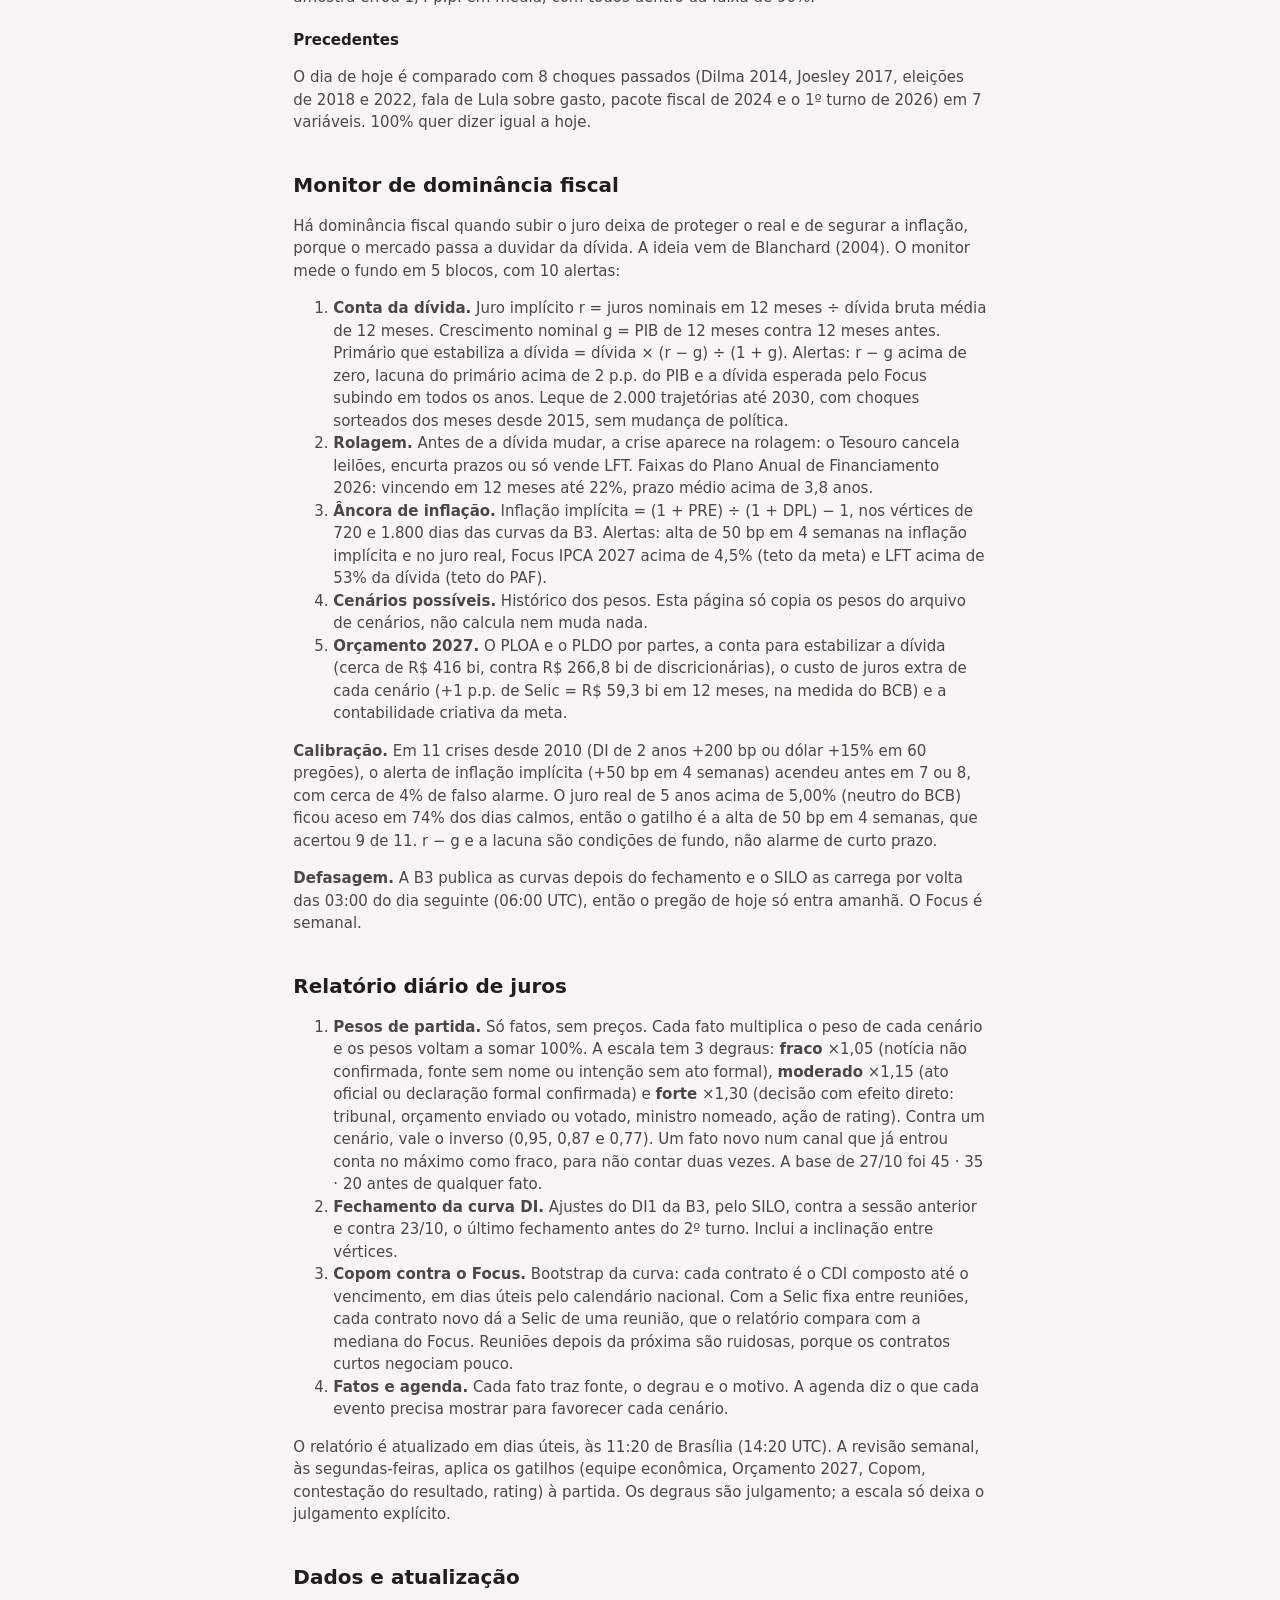
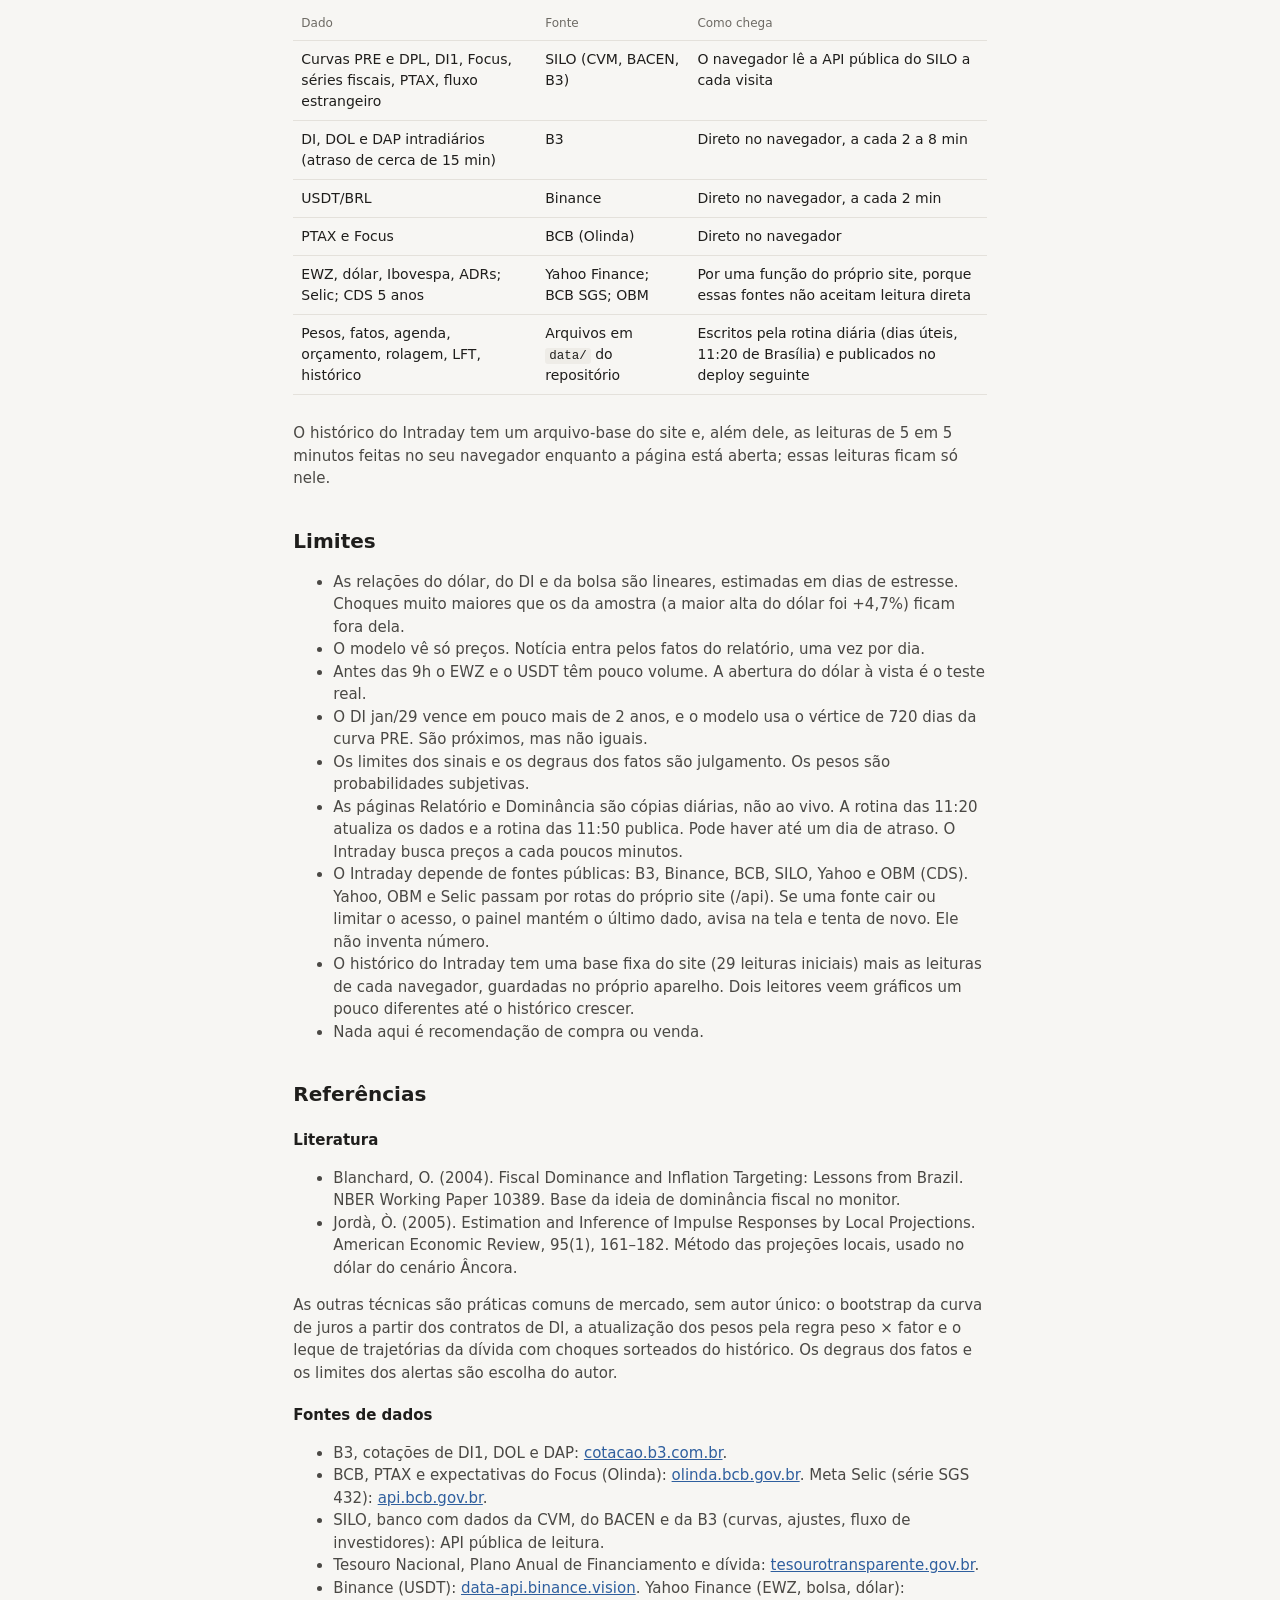
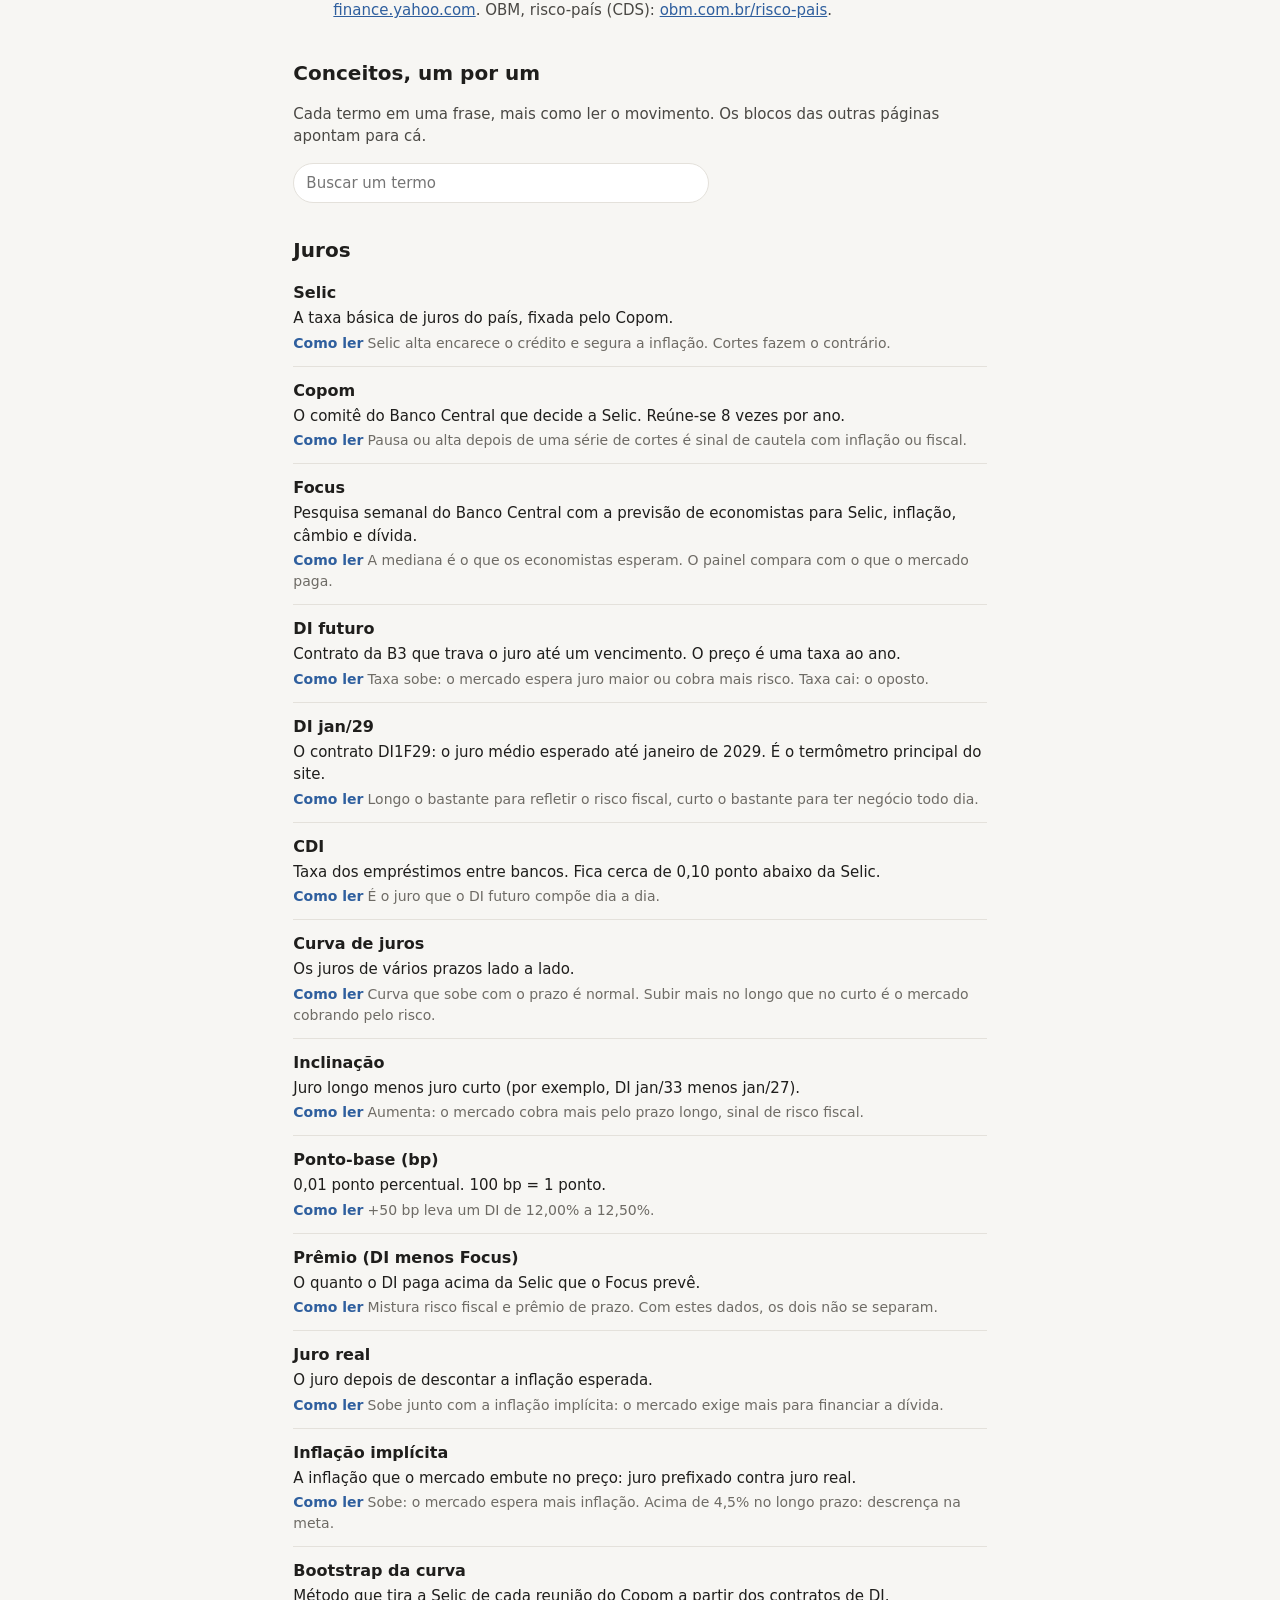
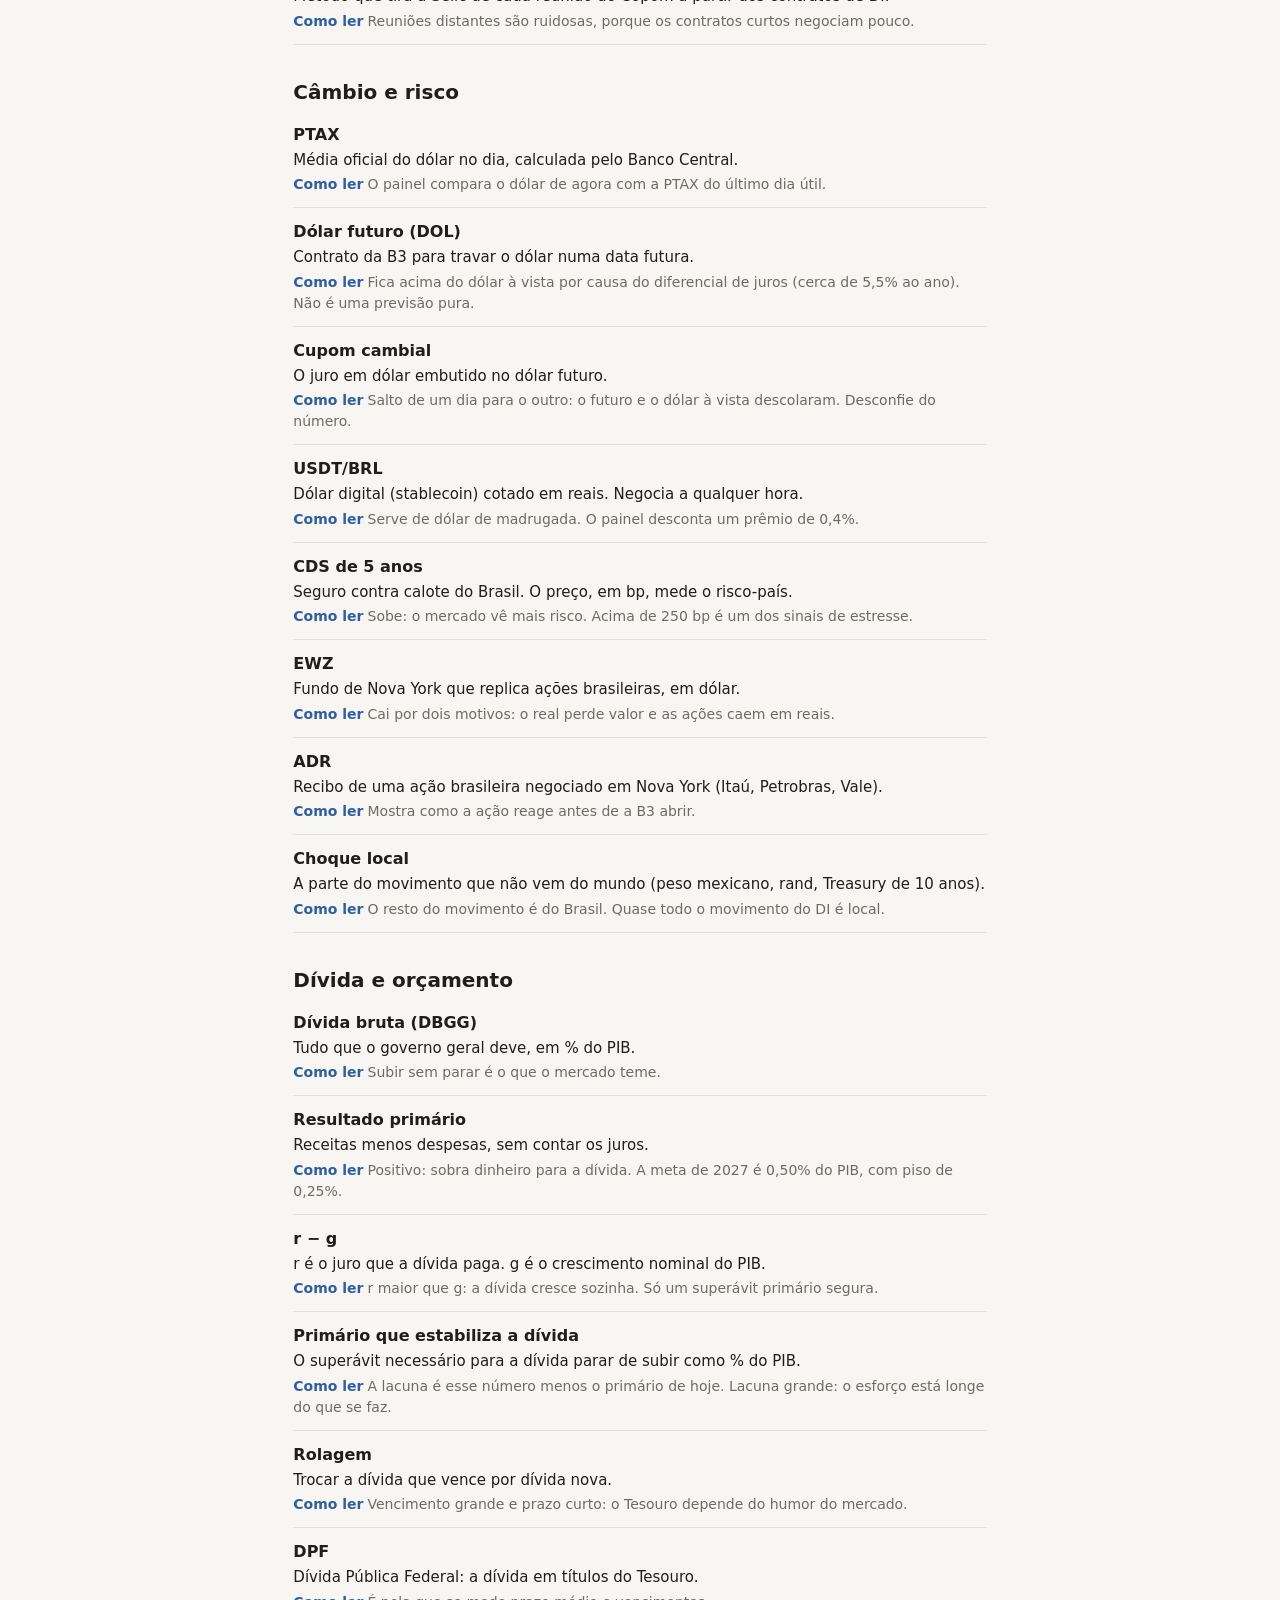
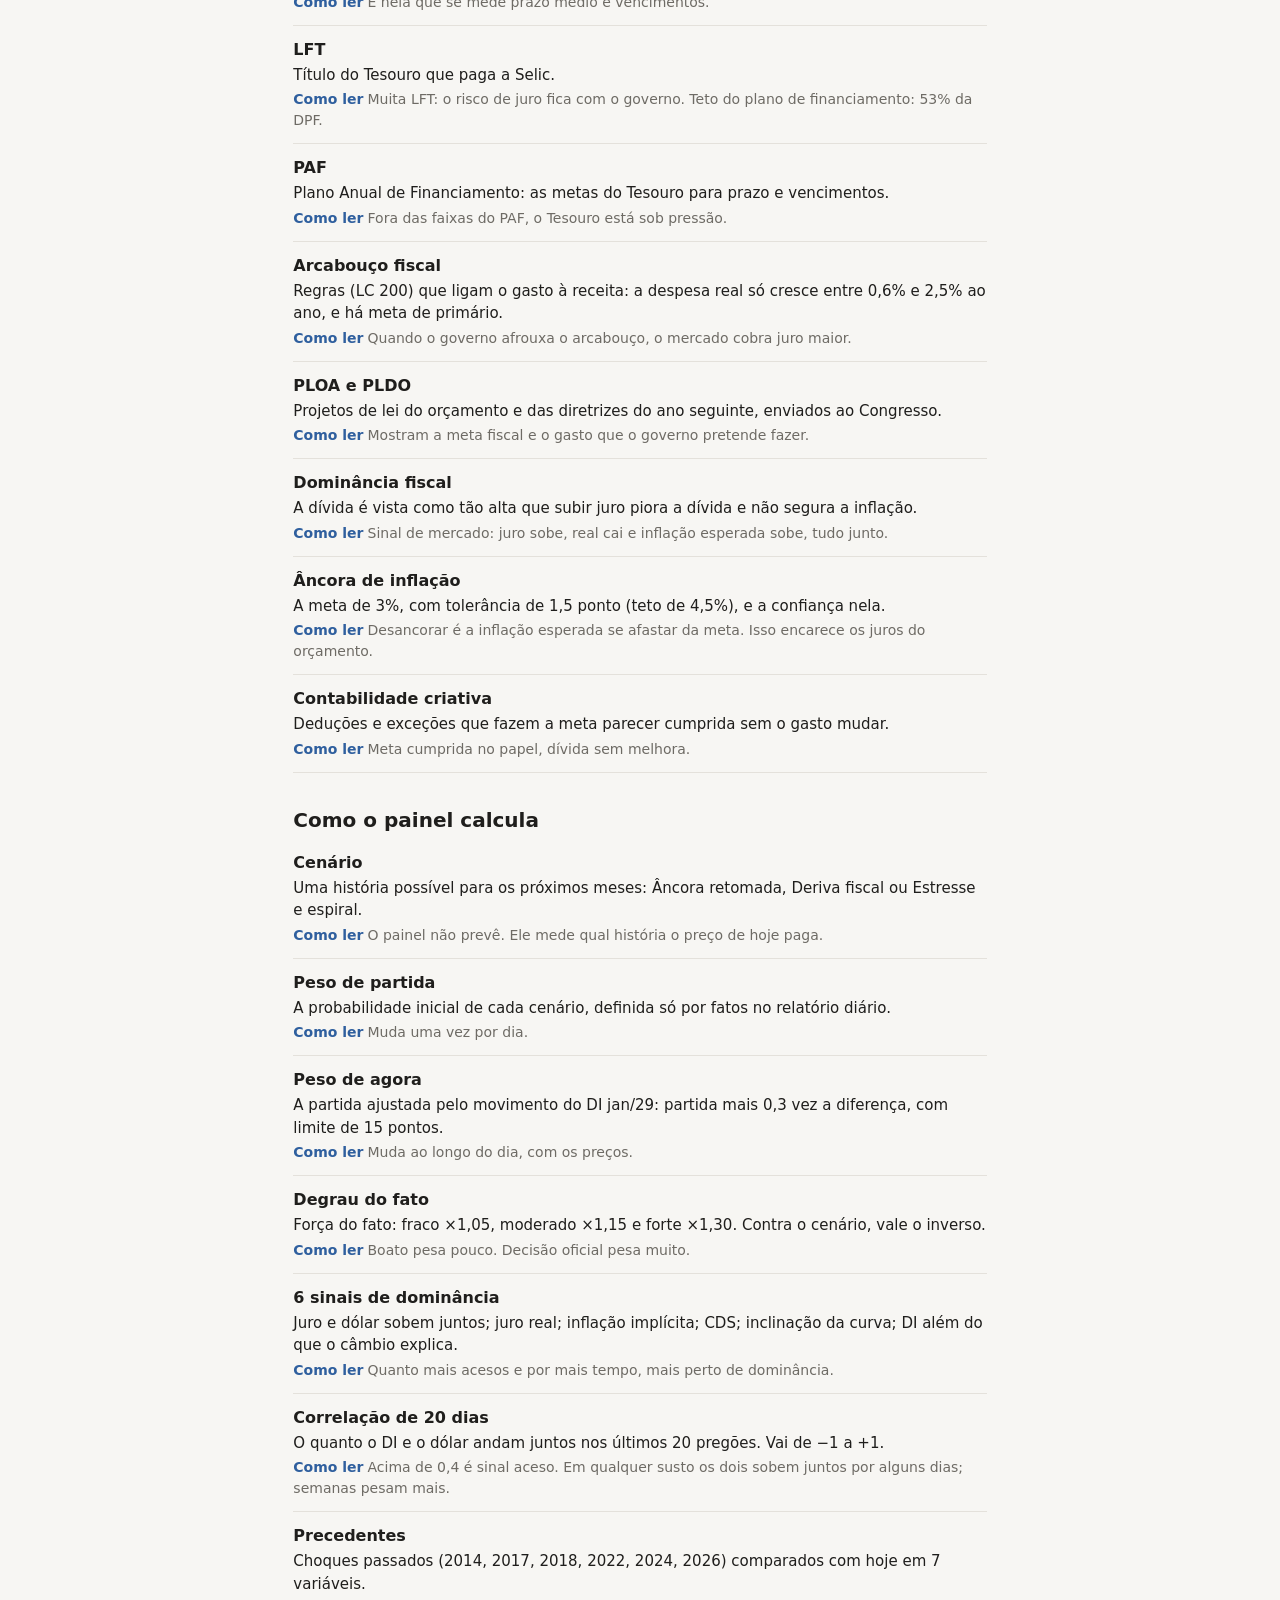
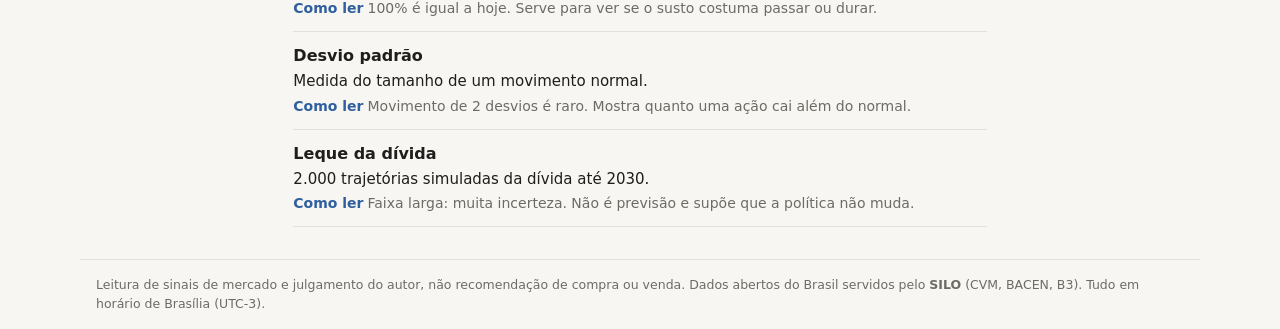
==== commit 1d2d5be3: "Método: origin of every parameter, why weights restart daily, glossary merged in, Conceitos tab remo" ====
--- a/conceitos.html
+++ b/conceitos.html
@@ -1,13 +1,4 @@
 <!doctype html><html lang="pt-BR"><head><meta charset="utf-8"><meta name="viewport" content="width=device-width,initial-scale=1">
-<title>Conceitos · Monitor LULA4</title><meta name="robots" content="index,follow">
-<link rel="preconnect" href="https://fonts.googleapis.com"><link rel="stylesheet" href="assets/style.css">
-<link rel="stylesheet" href="https://fonts.googleapis.com/css2?family=Source+Serif+4:opsz,wght@8..60,400&display=swap">
-<link rel="stylesheet" href="assets/leia.css"><script src="assets/leia.js" defer></script></head><body>
-<header class="site-head"><div class="in"><p class="site-title">Monitor LULA4<small>juros, câmbio e fiscal depois da eleição de 2026</small></p><nav class="tabs" aria-label="Páginas"><a href="index.html">Intraday</a><a href="dominancia.html">Dominância fiscal</a><a href="relatorio.html">Relatório diário</a><a href="conceitos.html" aria-current="page">Conceitos</a><a href="metodo.html">Método</a></nav></div></header>
-<main class="gloss">
-<h1>Conceitos, um por um</h1>
-<p class="lead">Cada termo em uma frase, mais como ler o movimento. Os blocos das páginas apontam para cá.</p>
-<input type="search" id="gloss-q" placeholder="Buscar um termo" aria-label="Buscar um termo">
-<div id="gloss-list"></div>
-</main>
-<footer class="site-foot">Leitura de sinais de mercado e julgamento do autor, não recomendação de compra ou venda. Dados abertos do Brasil servidos pelo <b>SILO</b> (CVM, BACEN, B3). Tudo em horário de Brasília (UTC-3).</footer></body></html>
+<title>Conceitos · Monitor LULA4</title><meta name="robots" content="noindex"><meta http-equiv="refresh" content="0; url=metodo.html#conceitos">
+<script>location.replace("metodo.html" + (location.hash && location.hash !== "#" ? location.hash : "#conceitos"));</script></head><body>
+<p>Os conceitos estão agora na página <a href="metodo.html#conceitos">Método</a>.</p></body></html>
